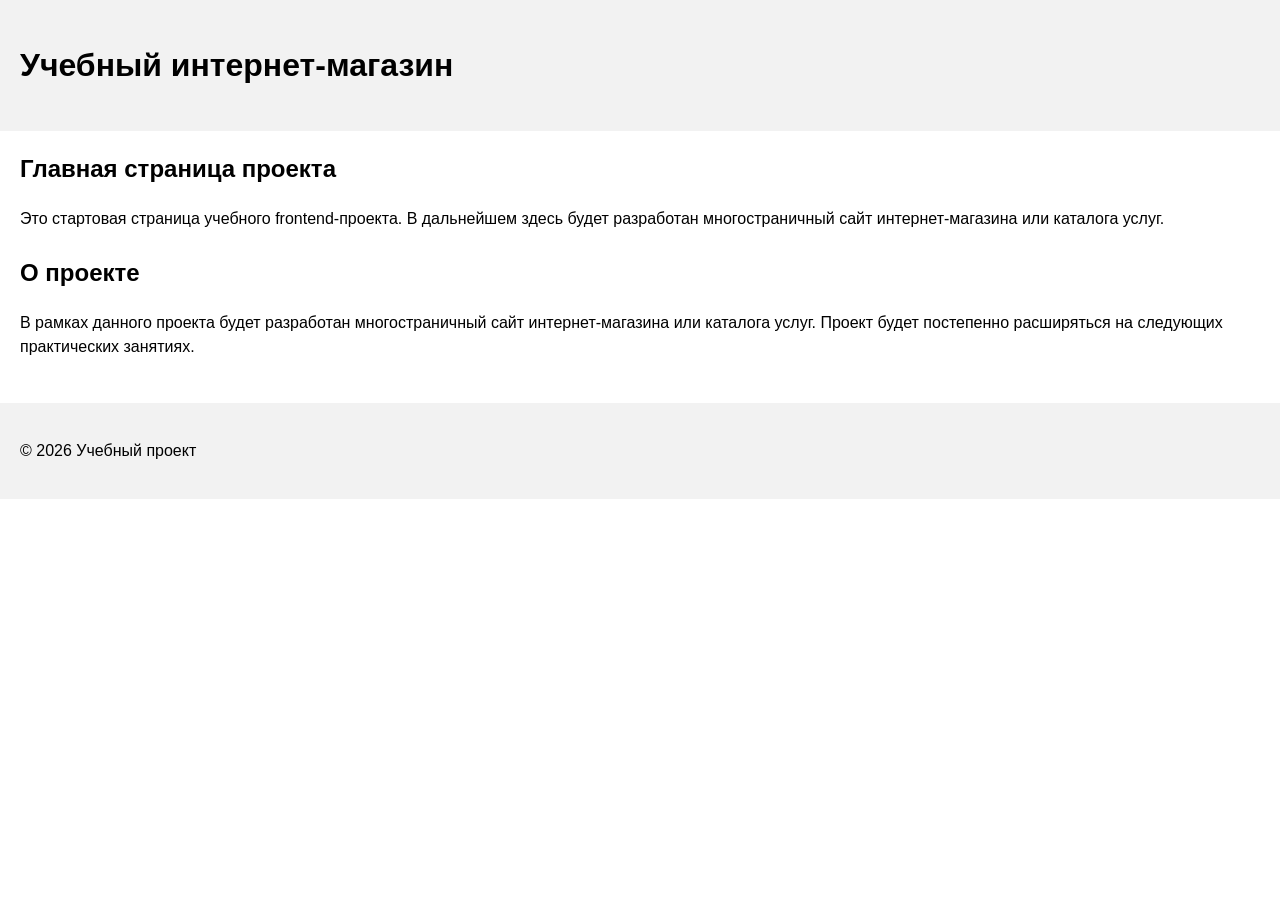
==== index.html @ ca3b9a00 "feat: add project description section" ====
<!DOCTYPE html>
<html lang="ru">
<head>
  <meta charset="UTF-8">
  <meta name="viewport" content="width=device-width, initial-scale=1.0">
  <title>Каталог товаров</title>
  <link rel="stylesheet" href="css/style.css">
</head>
<body>
  <header>
    <h1>Учебный интернет-магазин</h1>
  </header>

  <main>
    <section>
      <h2>Главная страница проекта</h2>
      <p>
        Это стартовая страница учебного frontend-проекта.
        В дальнейшем здесь будет разработан многостраничный сайт
        интернет-магазина или каталога услуг.
      </p>
    </section>
    <section>
  <h2>О проекте</h2>
  <p>
    В рамках данного проекта будет разработан многостраничный сайт
    интернет-магазина или каталога услуг. Проект будет постепенно
    расширяться на следующих практических занятиях.
  </p>
</section>

  </main>

  <footer>
    <p>&copy; 2026 Учебный проект</p>
  </footer>
</body>
</html>
---- css/style.css ----
body {
  margin: 0;
  font-family: Arial, sans-serif;
  line-height: 1.5;
}

header,
main,
footer {
  padding: 20px;
}

header {
  background-color: #f2f2f2;
}

footer {
  background-color: #f2f2f2;
}
section {
  margin-bottom: 24px;
}

section h2 {
  margin-top: 0;
}
section {
  margin-bottom: 24px;
}

section h2 {
  margin-top: 0;
}
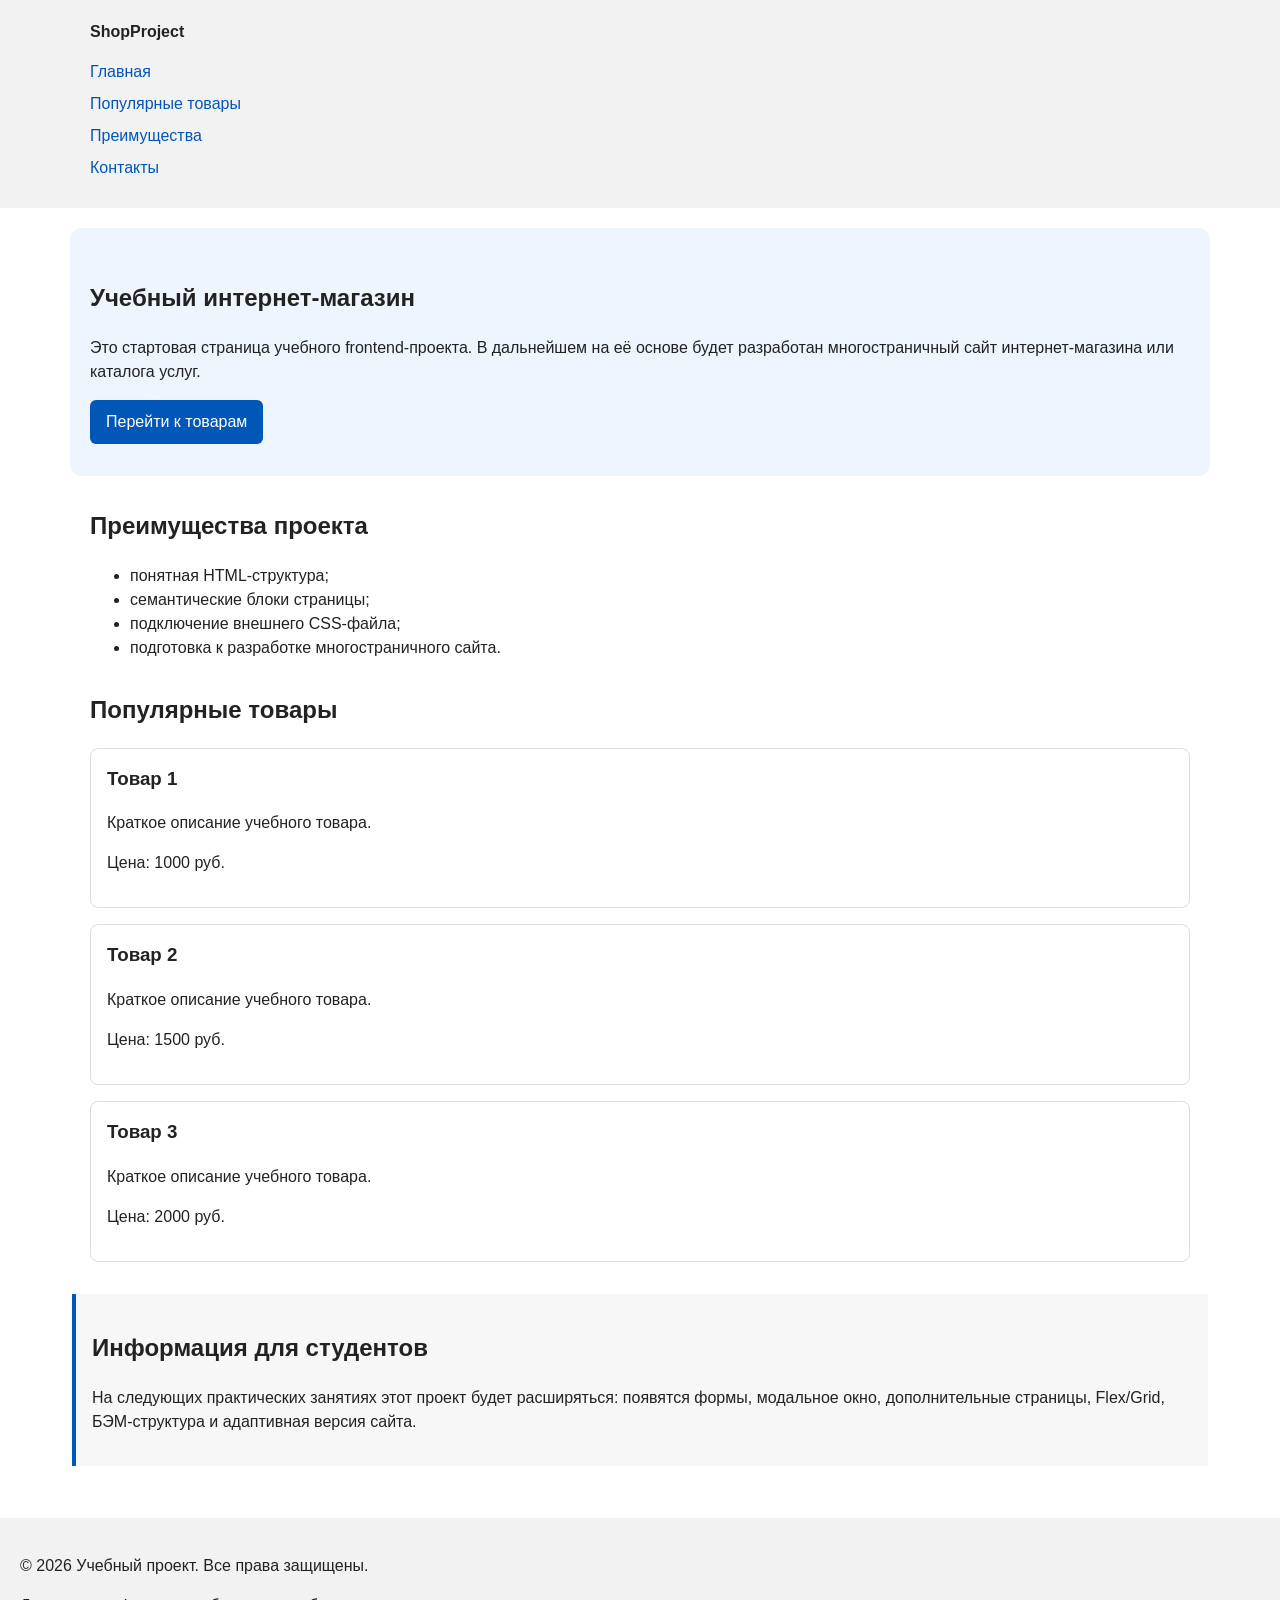
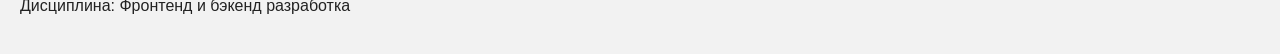
==== commit 385865a9: "feat: add semantic HTML structure and base CSS styles" ====
--- a/index.html
+++ b/index.html
@@ -3,36 +3,81 @@
 <head>
   <meta charset="UTF-8">
   <meta name="viewport" content="width=device-width, initial-scale=1.0">
-  <title>Каталог товаров</title>
+  <title>Учебный интернет-магазин</title>
   <link rel="stylesheet" href="css/style.css">
 </head>
 <body>
-  <header>
-    <h1>Учебный интернет-магазин</h1>
-  </header>
 
-  <main>
-    <section>
-      <h2>Главная страница проекта</h2>
-      <p>
-        Это стартовая страница учебного frontend-проекта.
-        В дальнейшем здесь будет разработан многостраничный сайт
-        интернет-магазина или каталога услуг.
-      </p>
-    </section>
-    <section>
-  <h2>О проекте</h2>
+</body>
+<header>
+  <div class="site-header">
+    <a class="site-logo" href="index.html">ShopProject</a>
+
+    <nav class="site-nav" aria-label="Основная навигация">
+      <ul class="site-nav__list">
+        <li><a href="index.html">Главная</a></li>
+        <li><a href="#popular">Популярные товары</a></li>
+        <li><a href="#advantages">Преимущества</a></li>
+        <li><a href="#contacts">Контакты</a></li>
+      </ul>
+    </nav>
+  </div>
+</header>
+<main>
+    <section class="hero">
+  <h1>Учебный интернет-магазин</h1>
   <p>
-    В рамках данного проекта будет разработан многостраничный сайт
-    интернет-магазина или каталога услуг. Проект будет постепенно
-    расширяться на следующих практических занятиях.
+    Это стартовая страница учебного frontend-проекта.
+    В дальнейшем на её основе будет разработан многостраничный сайт
+    интернет-магазина или каталога услуг.
   </p>
+  <a class="button" href="#popular">Перейти к товарам</a>
 </section>
+<section class="section" id="advantages">
+  <h2>Преимущества проекта</h2>
 
-  </main>
+  <ul class="advantages-list">
+    <li>понятная HTML-структура;</li>
+    <li>семантические блоки страницы;</li>
+    <li>подключение внешнего CSS-файла;</li>
+    <li>подготовка к разработке многостраничного сайта.</li>
+  </ul>
+</section>
+<section class="section" id="popular">
+  <h2>Популярные товары</h2>
 
-  <footer>
-    <p>&copy; 2026 Учебный проект</p>
-  </footer>
-</body>
+  <article class="product-card">
+    <h3>Товар 1</h3>
+    <p>Краткое описание учебного товара.</p>
+    <p>Цена: 1000 руб.</p>
+  </article>
+
+  <article class="product-card">
+    <h3>Товар 2</h3>
+    <p>Краткое описание учебного товара.</p>
+    <p>Цена: 1500 руб.</p>
+  </article>
+
+  <article class="product-card">
+    <h3>Товар 3</h3>
+    <p>Краткое описание учебного товара.</p>
+    <p>Цена: 2000 руб.</p>
+  </article>
+</section>
+<aside class="aside-info">
+  <h2>Информация для студентов</h2>
+  <p>
+    На следующих практических занятиях этот проект будет расширяться:
+    появятся формы, модальное окно, дополнительные страницы, Flex/Grid,
+    БЭМ-структура и адаптивная версия сайта.
+  </p>
+</aside>
+
+  <!-- Основное содержимое страницы -->
+</main>
+<footer id="contacts">
+  <p>&copy; 2026 Учебный проект. Все права защищены.</p>
+  <p>Дисциплина: Фронтенд и бэкенд разработка</p>
+</footer>
+
 </html>
--- a/css/style.css
+++ b/css/style.css
@@ -1,33 +1,166 @@
+В начале файла добавьте минимальный сброс стилей:
+/* 
+  Универсальное правило для всех элементов.
+  border-box делает расчёт размеров более понятным:
+  width включает content, padding и border.
+*/
+* {
+  box-sizing: border-box;
+}
+
+/*
+  Убираем стандартный внешний отступ браузера у body.
+  Без этого вокруг страницы может появиться белая рамка.
+*/
 body {
   margin: 0;
   font-family: Arial, sans-serif;
   line-height: 1.5;
+  color: #222222;
+  background-color: #ffffff;
 }
-
+/*
+  Задаём внутренние отступы для основных областей страницы.
+  Это делает содержимое визуально отделённым от краёв окна браузера.
+*/
 header,
 main,
 footer {
   padding: 20px;
 }
 
+/*
+  Оформляем шапку страницы.
+  Пока используется простой светло-серый фон.
+*/
 header {
   background-color: #f2f2f2;
 }
 
+/*
+*/
 footer {
   background-color: #f2f2f2;
 }
-section {
-  margin-bottom: 24px;
+/*
+  Ограничиваем ширину содержимого шапки,
+  чтобы оно не растягивалось слишком сильно на широких экранах.
+*/
+.site-header {
+  max-width: 1100px;
+  margin: 0 auto;
 }
 
-section h2 {
+/*
+  Оформляем текстовый логотип.
+*/
+.site-logo {
+  font-weight: bold;
+  text-decoration: none;
+  color: #222222;
+}
+
+/*
+  Убираем стандартные отступы и маркеры списка навигации.
+*/
+.site-nav__list {
+  padding: 0;
+  margin: 16px 0 0;
+  list-style: none;
+}
+
+/*
+  Добавляем расстояние между пунктами меню.
+*/
+.site-nav__list li {
+  margin-bottom: 8px;
+}
+
+/*
+  Оформляем ссылки меню.
+*/
+.site-nav__list a {
+  color: #0057b8;
+  text-decoration: none;
+}
+
+/*
+  При наведении мыши подчёркиваем ссылку.
+  Подробно состояния интерфейса будут рассмотрены в практической работе 1.7.
+*/
+.site-nav__list a:hover {
+  text-decoration: underline;
+}
+/*
+  Hero-блок — первый крупный блок страницы.
+  Он визуально отделяется от остальных разделов фоном и отступами.
+*/
+.hero {
+  max-width: 1100px;
+  margin: 0 auto 32px;
+  padding: 32px 20px;
+  background-color: #eef5ff;
+  border-radius: 12px;
+}
+
+/*
+  Общий класс для разделов страницы.
+*/
+.section {
+  max-width: 1100px;
+  margin: 0 auto 32px;
+}
+
+/*
+  Убираем лишний верхний отступ у заголовков разделов.
+*/
+.section h2 {
   margin-top: 0;
 }
-section {
-  margin-bottom: 24px;
+/*
+  Карточка товара — самостоятельный блок.
+  На следующих занятиях карточки будут доработаны и выстроены в сетку.
+*/
+.product-card {
+  margin-bottom: 16px;
+  padding: 16px;
+  border: 1px solid #dddddd;
+  border-radius: 8px;
+  background-color: #ffffff;
 }
 
-section h2 {
+/*
+  Убираем лишний верхний отступ у заголовка карточки.
+*/
+.product-card h3 {
   margin-top: 0;
 }
+/*
+  Пока это обычная ссылка, но визуально она оформляется как кнопка.
+*/
+.button {
+  display: inline-block;
+  padding: 10px 16px;
+  color: #ffffff;
+  background-color: #0057b8;
+  text-decoration: none;
+  border-radius: 6px;
+}
+
+/*
+  Простое состояние наведения для кнопки.
+*/
+.button:hover {
+  background-color: #003f86;
+}
+
+/*
+  Дополнительный информационный блок.
+*/
+.aside-info {
+  max-width: 1100px;
+  margin: 0 auto 32px;
+  padding: 16px;
+  border-left: 4px solid #0057b8;
+  background-color: #f7f7f7;
+}
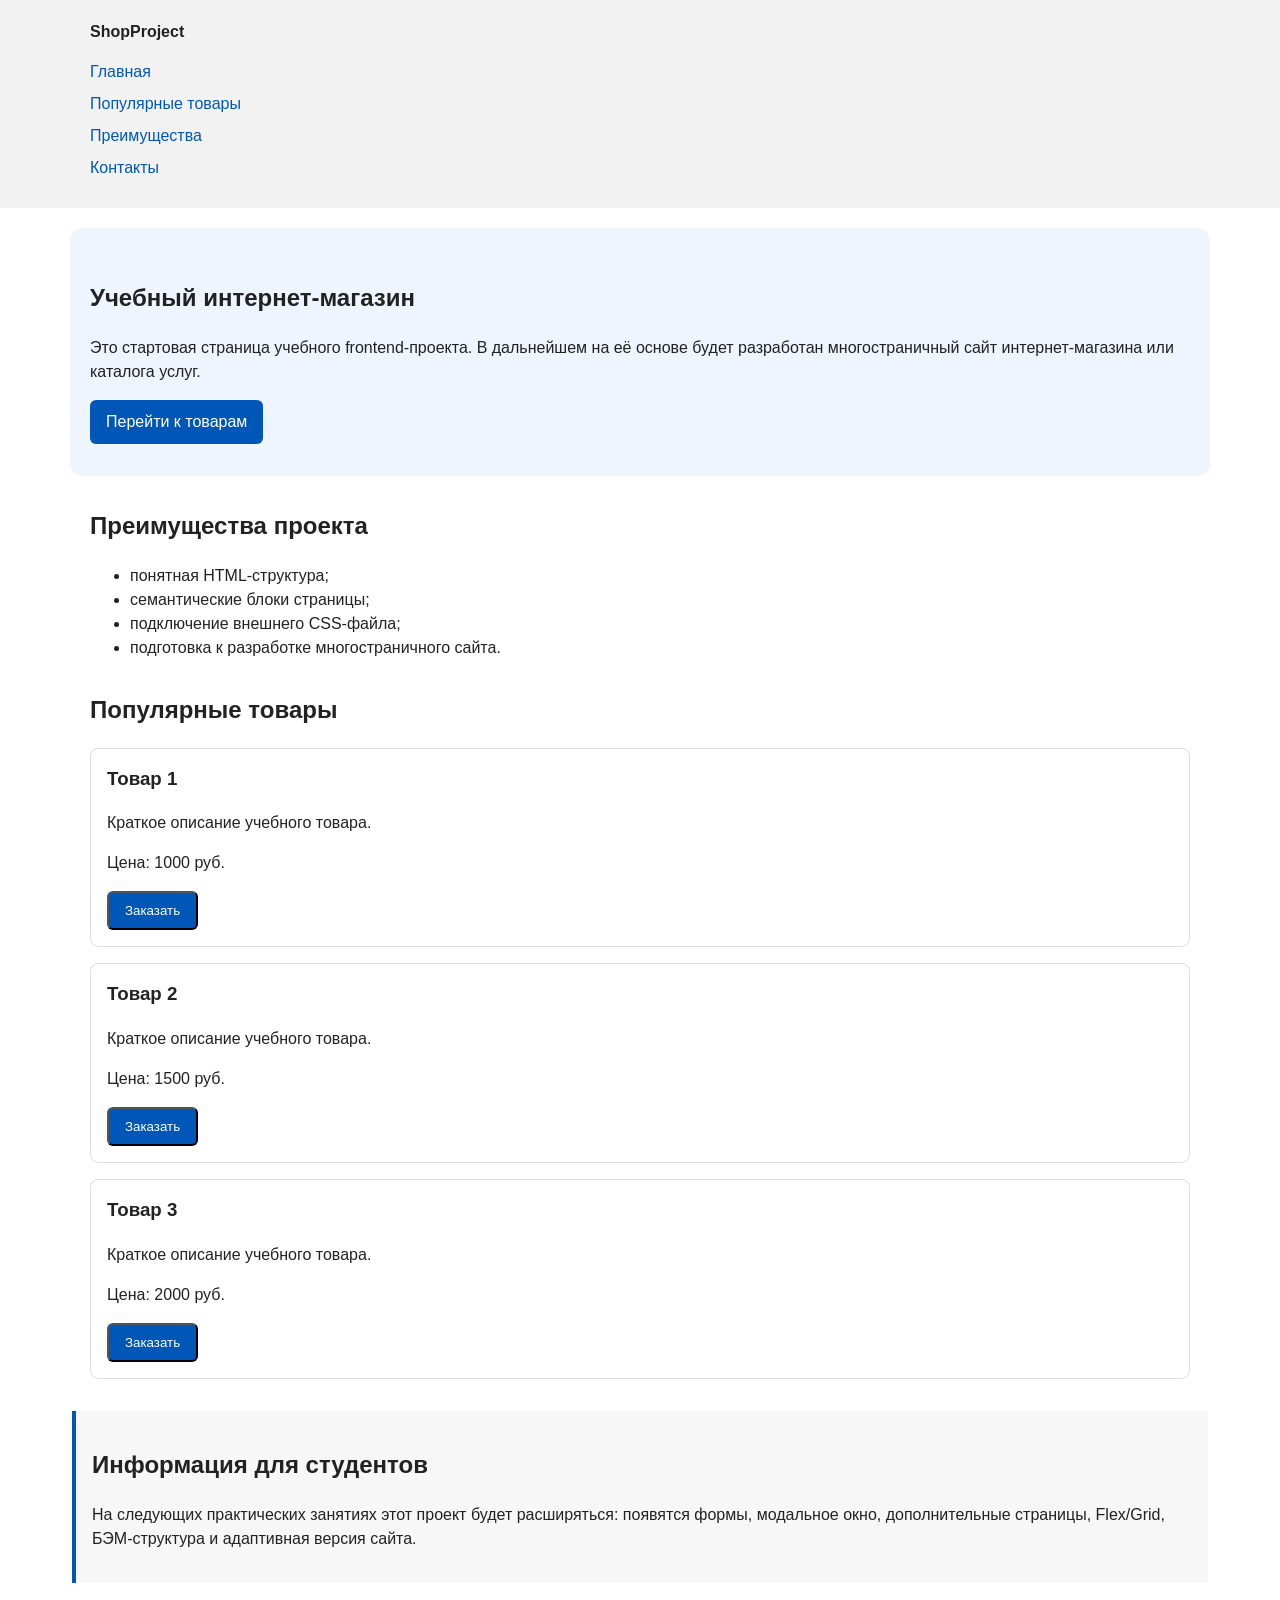
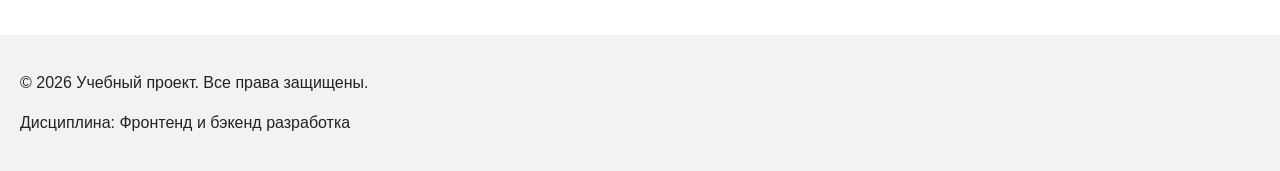
==== commit 8b41cbbb: "feat: add order form modal and validation" ====
--- a/index.html
+++ b/index.html
@@ -5,8 +5,106 @@
   <meta name="viewport" content="width=device-width, initial-scale=1.0">
   <title>Учебный интернет-магазин</title>
   <link rel="stylesheet" href="css/style.css">
+  <script src="js/main.js" defer></script>
 </head>
+
 <body>
+<dialog class="order-dialog" id="order-dialog" aria-labelledby="order-dialog-title">
+  <h2 id="order-dialog-title">Оформление заявки</h2>
+
+  <form class="order-form" id="order-form" action="#" method="post" novalidate>
+    <input id="selected-product" name="selected-product" type="hidden">
+
+    <div class="form-field">
+      <label for="order-name">Имя</label>
+      <input
+        id="order-name"
+        name="name"
+        type="text"
+        placeholder="Введите ваше имя"
+        minlength="2"
+        autocomplete="given-name"
+        required
+      >
+    </div>
+
+    <div class="form-field">
+      <label for="order-email">E-mail</label>
+      <input
+        id="order-email"
+        name="email"
+        type="email"
+        placeholder="example@mail.ru"
+        autocomplete="email"
+        required
+      >
+    </div>
+
+    <div class="form-field">
+      <label for="order-phone">Телефон</label>
+      <input
+        id="order-phone"
+        name="phone"
+        type="tel"
+        inputmode="tel"
+        placeholder="+7 (900) 000-00-00"
+        pattern="^\+7 \(\d{3}\) \d{3}-\d{2}-\d{2}$"
+        required
+      >
+      <small>Формат: +7 (900) 000-00-00</small>
+    </div>
+
+    <div class="form-field">
+      <label for="order-date">Дата связи</label>
+      <input
+        id="order-date"
+        name="date"
+        type="date"
+      >
+    </div>
+
+    <div class="form-field">
+      <label for="order-topic">Тема заявки</label>
+      <select id="order-topic" name="topic" required>
+        <option value="">Выберите тему</option>
+        <option value="product">Заказ товара</option>
+        <option value="consultation">Консультация</option>
+        <option value="delivery">Доставка</option>
+      </select>
+    </div>
+
+    <div class="form-field">
+      <label for="order-comment">Комментарий</label>
+      <textarea
+        id="order-comment"
+        name="comment"
+        rows="4"
+        placeholder="Укажите дополнительную информацию"
+      ></textarea>
+    </div>
+
+    <div class="form-field form-field--checkbox">
+      <label>
+        <input
+          id="order-agreement"
+          name="agreement"
+          type="checkbox"
+          required
+        >
+        Я согласен на обработку данных
+      </label>
+    </div>
+
+    <div class="form-actions">
+      <button type="button" id="close-order-dialog">Закрыть</button>
+      <button type="submit">Отправить заявку</button>
+    </div>
+  </form>
+</dialog>
+
+<p class="success-message" id="success-message" hidden>
+  Форма успешно отправлена!
+</p>
 
 </body>
 <header>
@@ -50,19 +148,29 @@
     <h3>Товар 1</h3>
     <p>Краткое описание учебного товара.</p>
     <p>Цена: 1000 руб.</p>
+    <button class="button product-card__button" type="button" data-product="Товар 1">
+  Заказать
+</button>
   </article>
 
   <article class="product-card">
     <h3>Товар 2</h3>
     <p>Краткое описание учебного товара.</p>
     <p>Цена: 1500 руб.</p>
+    <button class="button product-card__button" type="button" data-product="Товар 1">
+  Заказать
+</button>
   </article>
 
   <article class="product-card">
     <h3>Товар 3</h3>
     <p>Краткое описание учебного товара.</p>
     <p>Цена: 2000 руб.</p>
+    <button class="button product-card__button" type="button" data-product="Товар 1">
+  Заказать
+</button>
   </article>
+  
 </section>
 <aside class="aside-info">
   <h2>Информация для студентов</h2>
--- a/css/style.css
+++ b/css/style.css
@@ -164,3 +164,104 @@
   border-left: 4px solid #0057b8;
   background-color: #f7f7f7;
 }
+/*
+  Модальное окно.
+  Элемент dialog сам умеет открываться поверх страницы.
+*/
+.order-dialog {
+  width: min(100% - 32px, 560px);
+  padding: 24px;
+  border: none;
+  border-radius: 12px;
+}
+
+/*
+  Затемнение фона за модальным окном.
+*/
+.order-dialog::backdrop {
+  background-color: rgba(0, 0, 0, 0.5);
+}
+
+/*
+  Поле формы.
+  Каждый блок получает нижний отступ.
+*/
+.form-field {
+  margin-bottom: 16px;
+}
+
+/*
+  Подпись поля.
+*/
+.form-field label {
+  display: block;
+  margin-bottom: 6px;
+}
+
+/*
+  Основные поля формы.
+*/
+.form-field input,
+.form-field select,
+.form-field textarea {
+  width: 100%;
+  padding: 10px 12px;
+  border: 1px solid #cccccc;
+  border-radius: 6px;
+  font: inherit;
+}
+
+/*
+  Checkbox не должен занимать всю ширину.
+*/
+.form-field input[type="checkbox"] {
+  width: auto;
+}
+
+/*
+  Подсказка под полем телефона.
+*/
+.form-field small {
+  display: block;
+  margin-top: 4px;
+  color: #666666;
+}
+
+/*
+  Видимый фокус для клавиатурной навигации.
+*/
+.form-field input:focus-visible,
+.form-field select:focus-visible,
+.form-field textarea:focus-visible,
+.form-actions button:focus-visible {
+  outline: 2px solid #0057b8;
+  outline-offset: 2px;
+}
+
+/*
+  Подсветка ошибочных полей.
+  Атрибут aria-invalid будет добавляться через JavaScript.
+*/
+[aria-invalid="true"] {
+  border-color: #b00020;
+}
+
+/*
+  Кнопки формы.
+*/
+.form-actions {
+  display: flex;
+  gap: 12px;
+  margin-top: 20px;
+}
+
+/*
+  Сообщение об успешной отправке.
+*/
+.success-message {
+  max-width: 1100px;
+  margin: 24px auto;
+  padding: 16px;
+  border-left: 4px solid #168a2f;
+  background-color: #eefaf0;
+}
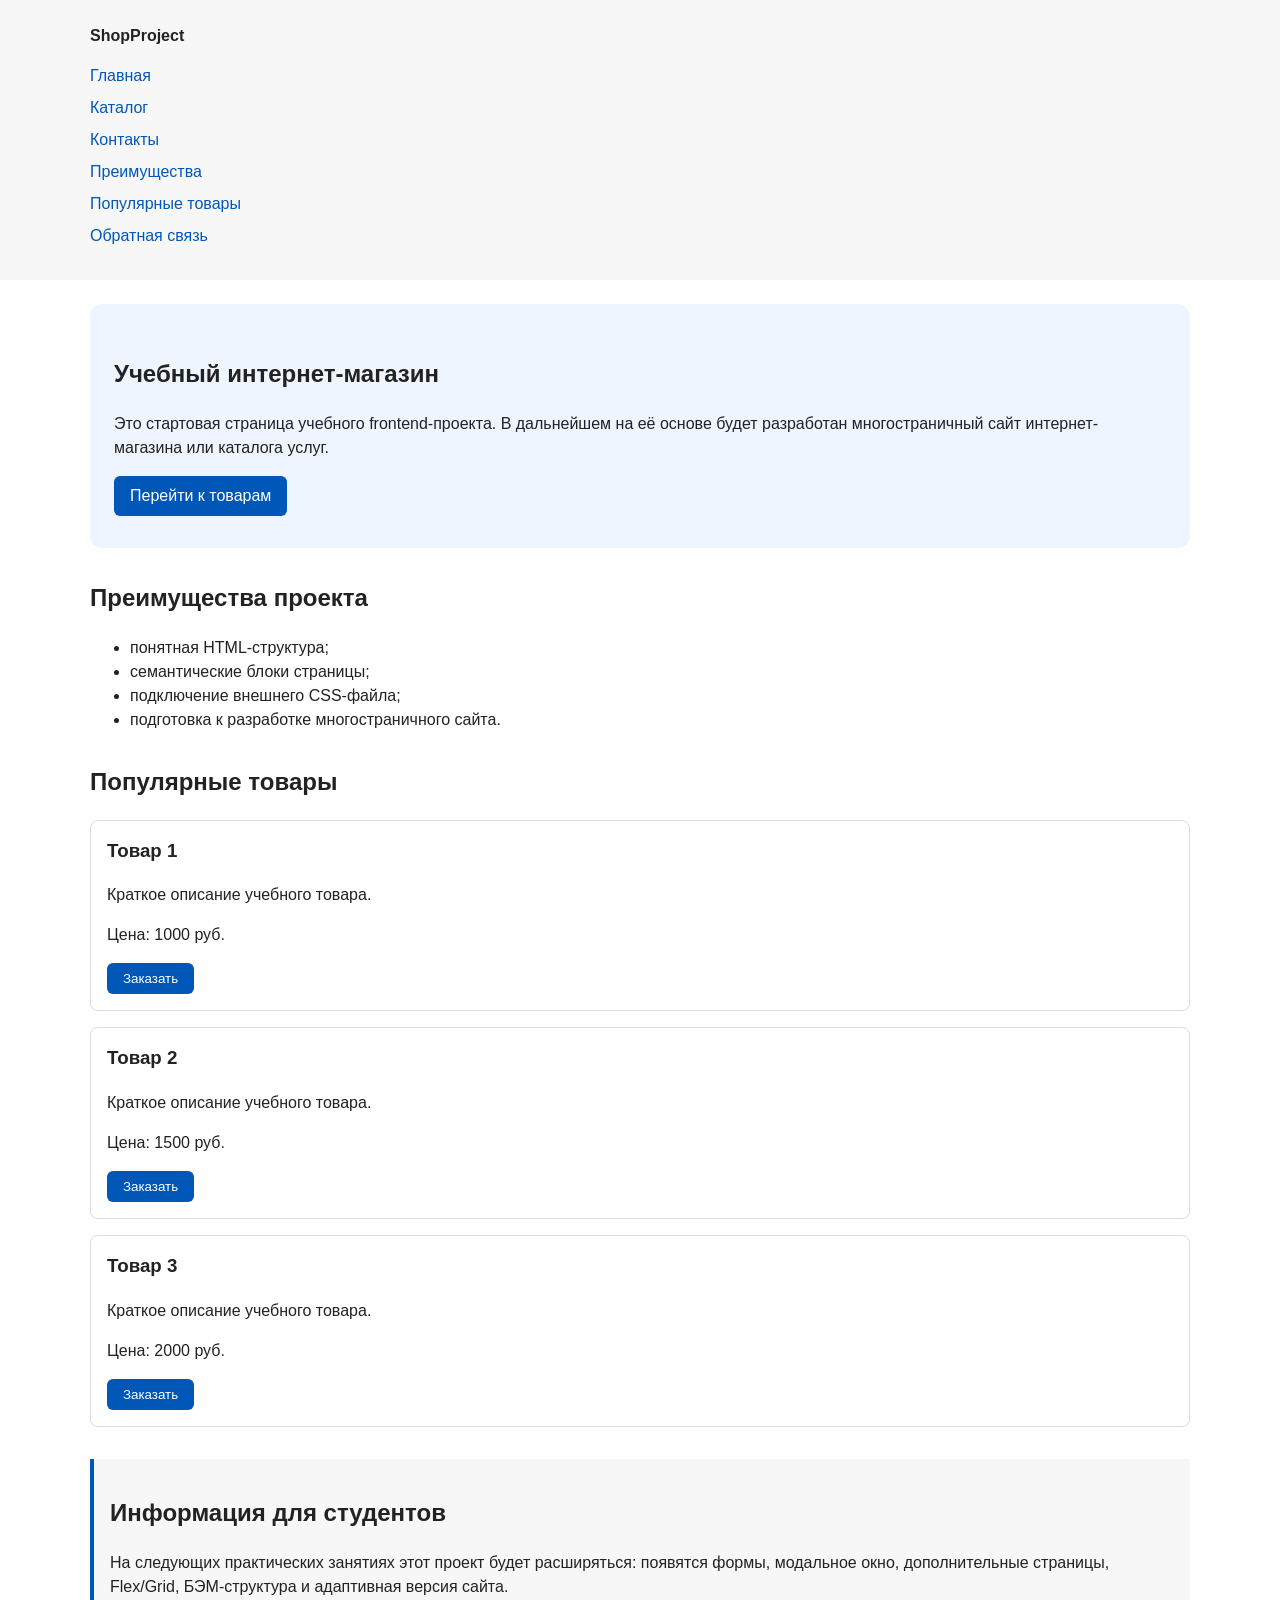
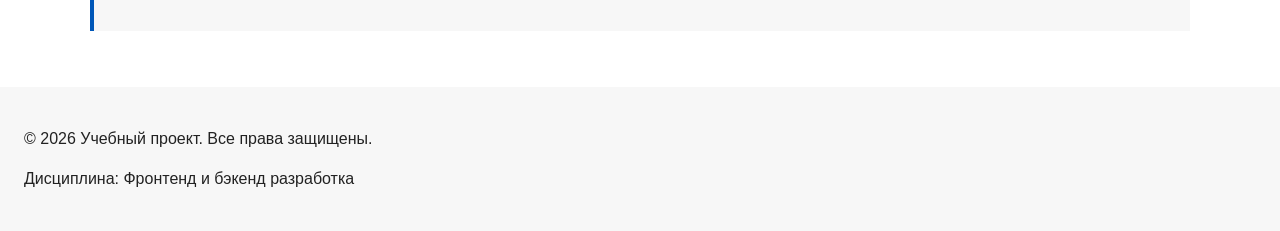
==== commit 83d2c6c4: "feat: add multi-page structure navigation and anchors" ====
--- a/index.html
+++ b/index.html
@@ -6,6 +6,10 @@
   <title>Учебный интернет-магазин</title>
   <link rel="stylesheet" href="css/style.css">
   <script src="js/main.js" defer></script>
+  <meta property="og:type" content="website">
+<meta property="og:title" content="Учебный интернет-магазин">
+<meta property="og:description" content="Учебный frontend-проект интернет-магазина.">
+<meta property="og:image" content="https://shrkch.github.io/kr1-html-css-shop/images/preview.jpg">
 </head>
 
 <body>
@@ -112,13 +116,16 @@
     <a class="site-logo" href="index.html">ShopProject</a>
 
     <nav class="site-nav" aria-label="Основная навигация">
-      <ul class="site-nav__list">
-        <li><a href="index.html">Главная</a></li>
-        <li><a href="#popular">Популярные товары</a></li>
-        <li><a href="#advantages">Преимущества</a></li>
-        <li><a href="#contacts">Контакты</a></li>
-      </ul>
-    </nav>
+  <ul class="site-nav__list">
+    <li><a href="index.html">Главная</a></li>
+    <li><a href="catalog.html">Каталог</a></li>
+    <li><a href="contacts.html">Контакты</a></li>
+    <li><a href="index.html#advantages">Преимущества</a></li>
+    <li><a href="index.html#popular">Популярные товары</a></li>
+    <li><a href="index.html#contacts">Обратная связь</a></li>
+  </ul>
+</nav>
+
   </div>
 </header>
 <main>
--- a/css/style.css
+++ b/css/style.css
@@ -1,4 +1,38 @@
-В начале файла добавьте минимальный сброс стилей:
+/* ===============================
+   1. Переменные проекта
+   =============================== */
+
+:root {
+  /* Основные цвета проекта */
+  --color-bg: #ffffff;
+  --color-text: #222222;
+  --color-muted: #666666;
+  --color-primary: #0057b8;
+  --color-primary-dark: #003f86;
+  --color-border: #dddddd;
+  --color-surface: #f7f7f7;
+  --color-surface-accent: #eef5ff;
+  --color-danger: #b00020;
+  --color-success: #168a2f;
+  --color-success-bg: #eefaf0;
+  --color-white: #ffffff;
+
+  /* Отступы */
+  --space-xs: 4px;
+  --space-sm: 8px;
+  --space-md: 16px;
+  --space-lg: 24px;
+  --space-xl: 32px;
+
+  /* Скругления */
+  --radius-sm: 6px;
+  --radius-md: 8px;
+  --radius-lg: 12px;
+
+  /* Размеры */
+  --container-width: 1100px;
+}
+
 /* 
   Универсальное правило для всех элементов.
   border-box делает расчёт размеров более понятным:
@@ -12,13 +46,22 @@
   Убираем стандартный внешний отступ браузера у body.
   Без этого вокруг страницы может появиться белая рамка.
 */
+/* ===============================
+   2. Базовые стили
+   =============================== */
+
+* {
+  box-sizing: border-box;
+}
+
 body {
   margin: 0;
   font-family: Arial, sans-serif;
   line-height: 1.5;
-  color: #222222;
-  background-color: #ffffff;
-}
+  color: var(--color-text);
+  background-color: var(--color-bg);
+}
+
 /*
   Задаём внутренние отступы для основных областей страницы.
   Это делает содержимое визуально отделённым от краёв окна браузера.
@@ -26,7 +69,7 @@
 header,
 main,
 footer {
-  padding: 20px;
+  padding: var(--space-lg);
 }
 
 /*
@@ -34,18 +77,33 @@
   Пока используется простой светло-серый фон.
 */
 header {
-  background-color: #f2f2f2;
-}
-
-/*
-*/
+  background-color: var(--color-surface);
+}
+
 footer {
-  background-color: #f2f2f2;
-}
-/*
-  Ограничиваем ширину содержимого шапки,
-  чтобы оно не растягивалось слишком сильно на широких экранах.
-*/
+  background-color: var(--color-surface);
+}
+/*
+  •	--color-surface используется для нейтральных фоновых блоков;
+•	если цвет фона нужно изменить, достаточно поменять переменную в :root.
+*/
+/* ===============================
+   3. Общие элементы интерфейса
+   =============================== */
+
+a {
+  color: var(--color-primary);
+}
+
+a:hover {
+  color: var(--color-primary-dark);
+}
+
+a:focus-visible {
+  outline: 2px solid var(--color-primary);
+  outline-offset: 3px;
+}
+
 .site-header {
   max-width: 1100px;
   margin: 0 auto;
@@ -95,57 +153,75 @@
   Hero-блок — первый крупный блок страницы.
   Он визуально отделяется от остальных разделов фоном и отступами.
 */
+/* ===============================
+   4. Компоненты страницы
+   =============================== */
+
 .hero {
-  max-width: 1100px;
-  margin: 0 auto 32px;
-  padding: 32px 20px;
-  background-color: #eef5ff;
-  border-radius: 12px;
-}
-
-/*
-  Общий класс для разделов страницы.
-*/
+  max-width: var(--container-width);
+  margin: 0 auto var(--space-xl);
+  padding: var(--space-xl) var(--space-lg);
+  background-color: var(--color-surface-accent);
+  border-radius: var(--radius-lg);
+}
+
 .section {
-  max-width: 1100px;
-  margin: 0 auto 32px;
-}
-
-/*
-  Убираем лишний верхний отступ у заголовков разделов.
-*/
+  max-width: var(--container-width);
+  margin: 0 auto var(--space-xl);
+}
+
 .section h2 {
   margin-top: 0;
 }
+
 /*
   Карточка товара — самостоятельный блок.
   На следующих занятиях карточки будут доработаны и выстроены в сетку.
 */
 .product-card {
-  margin-bottom: 16px;
-  padding: 16px;
-  border: 1px solid #dddddd;
-  border-radius: 8px;
-  background-color: #ffffff;
-}
-
-/*
-  Убираем лишний верхний отступ у заголовка карточки.
-*/
+  margin-bottom: var(--space-md);
+  padding: var(--space-md);
+  border: 1px solid var(--color-border);
+  border-radius: var(--radius-md);
+  background-color: var(--color-bg);
+}
+
+.product-card:hover {
+  border-color: var(--color-primary);
+}
+
 .product-card h3 {
   margin-top: 0;
 }
+
 /*
   Пока это обычная ссылка, но визуально она оформляется как кнопка.
 */
 .button {
   display: inline-block;
-  padding: 10px 16px;
-  color: #ffffff;
-  background-color: #0057b8;
+  padding: var(--space-sm) var(--space-md);
+  color: var(--color-white);
+  background-color: var(--color-primary);
   text-decoration: none;
-  border-radius: 6px;
-}
+  border: none;
+  border-radius: var(--radius-sm);
+  cursor: pointer;
+}
+
+.button:hover {
+  background-color: var(--color-primary-dark);
+}
+
+.button:focus-visible {
+  outline: 2px solid var(--color-primary);
+  outline-offset: 3px;
+}
+
+.button:disabled {
+  opacity: 0.6;
+  cursor: not-allowed;
+}
+
 
 /*
   Простое состояние наведения для кнопки.
@@ -158,84 +234,76 @@
   Дополнительный информационный блок.
 */
 .aside-info {
-  max-width: 1100px;
-  margin: 0 auto 32px;
-  padding: 16px;
-  border-left: 4px solid #0057b8;
-  background-color: #f7f7f7;
-}
+  max-width: var(--container-width);
+  margin: 0 auto var(--space-xl);
+  padding: var(--space-md);
+  border-left: 4px solid var(--color-primary);
+  background-color: var(--color-surface);
+}
+
 /*
   Модальное окно.
   Элемент dialog сам умеет открываться поверх страницы.
 */
+/* ===============================
+   5. Форма и модальное окно
+   =============================== */
+
 .order-dialog {
   width: min(100% - 32px, 560px);
-  padding: 24px;
+  padding: var(--space-lg);
   border: none;
-  border-radius: 12px;
-}
-
-/*
-  Затемнение фона за модальным окном.
-*/
+  border-radius: var(--radius-lg);
+}
+
 .order-dialog::backdrop {
   background-color: rgba(0, 0, 0, 0.5);
 }
 
-/*
-  Поле формы.
-  Каждый блок получает нижний отступ.
-*/
 .form-field {
-  margin-bottom: 16px;
-}
-
-/*
-  Подпись поля.
-*/
+  margin-bottom: var(--space-md);
+}
+
 .form-field label {
   display: block;
-  margin-bottom: 6px;
-}
-
-/*
-  Основные поля формы.
-*/
+  margin-bottom: var(--space-xs);
+}
+
 .form-field input,
 .form-field select,
 .form-field textarea {
   width: 100%;
   padding: 10px 12px;
-  border: 1px solid #cccccc;
-  border-radius: 6px;
+  border: 1px solid var(--color-border);
+  border-radius: var(--radius-sm);
   font: inherit;
 }
 
-/*
-  Checkbox не должен занимать всю ширину.
-*/
 .form-field input[type="checkbox"] {
   width: auto;
 }
 
-/*
-  Подсказка под полем телефона.
-*/
 .form-field small {
   display: block;
-  margin-top: 4px;
-  color: #666666;
-}
-
-/*
-  Видимый фокус для клавиатурной навигации.
-*/
+  margin-top: var(--space-xs);
+  color: var(--color-muted);
+}
+.form-field input:hover,
+.form-field select:hover,
+.form-field textarea:hover {
+  border-color: var(--color-primary);
+}
+
 .form-field input:focus-visible,
 .form-field select:focus-visible,
 .form-field textarea:focus-visible,
 .form-actions button:focus-visible {
-  outline: 2px solid #0057b8;
-  outline-offset: 2px;
+  outline: 2px solid var(--color-primary);
+  outline-offset: 3px;
+}
+
+[aria-invalid="true"] {
+  border-color: var(--color-danger);
 }
 
 /*
@@ -259,9 +327,51 @@
   Сообщение об успешной отправке.
 */
 .success-message {
-  max-width: 1100px;
-  margin: 24px auto;
-  padding: 16px;
-  border-left: 4px solid #168a2f;
-  background-color: #eefaf0;
-}
+  max-width: var(--container-width);
+  margin: var(--space-lg) auto;
+  padding: var(--space-md);
+  border-left: 4px solid var(--color-success);
+  background-color: var(--color-success-bg);
+}
+
+/* ===============================
+   1. Переменные проекта
+   =============================== */
+
+/* ===============================
+   2. Базовые стили
+   =============================== */
+
+/* ===============================
+   3. Общие элементы интерфейса
+   =============================== */
+
+/* ===============================
+   4. Компоненты страницы
+   =============================== */
+
+/* ===============================
+   5. Форма и модальное окно
+   =============================== */
+.breadcrumbs {
+  max-width: var(--container-width);
+  margin: 0 auto var(--space-md);
+  font-size: 14px;
+  color: var(--color-muted);
+}
+
+.breadcrumbs a {
+  color: var(--color-primary);
+}
+
+.breadcrumbs span::before {
+  content: " / ";
+  color: var(--color-muted);
+}
+html {
+  scroll-behavior: smooth;
+}
+:target {
+  outline: 2px dashed var(--color-primary);
+  outline-offset: 4px;
+}
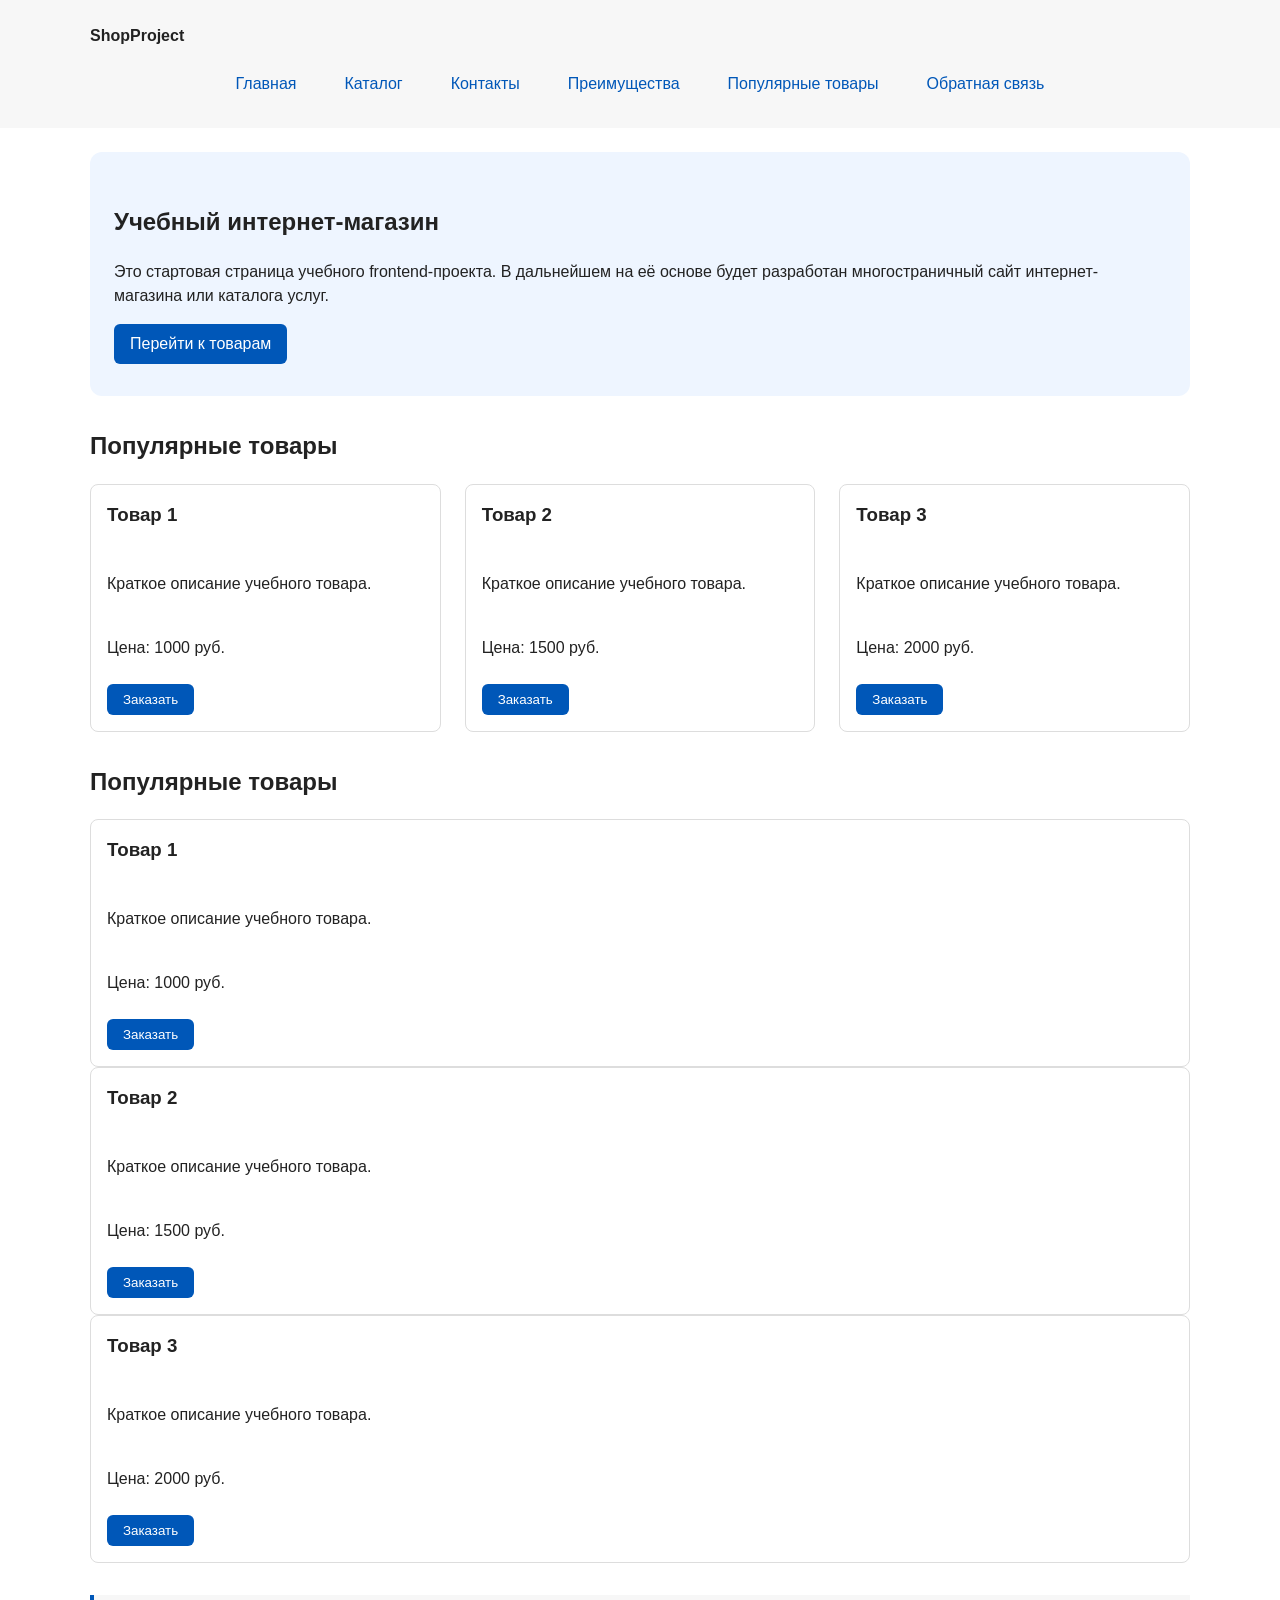
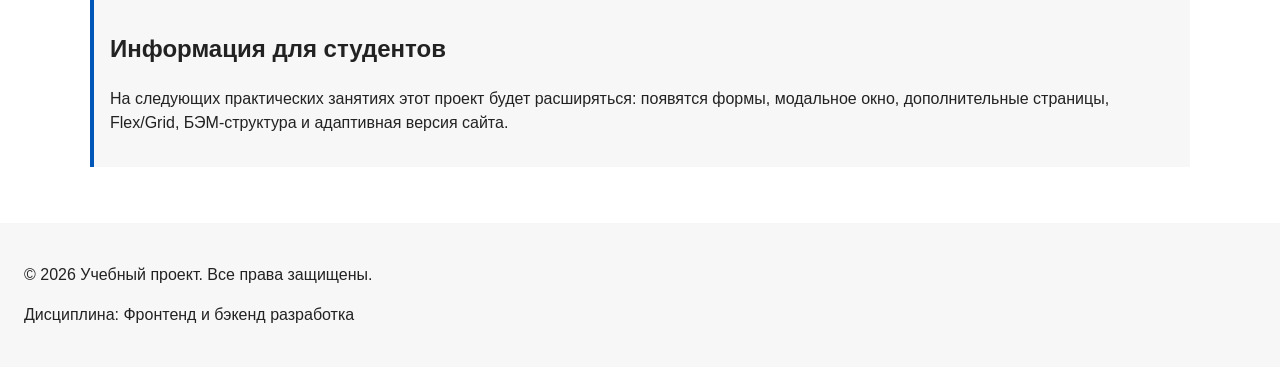
==== commit 0cf2f5a1: "feat: add flex navigation and grid catalog layout" ====
--- a/index.html
+++ b/index.html
@@ -138,16 +138,39 @@
   </p>
   <a class="button" href="#popular">Перейти к товарам</a>
 </section>
-<section class="section" id="advantages">
-  <h2>Преимущества проекта</h2>
-
-  <ul class="advantages-list">
-    <li>понятная HTML-структура;</li>
-    <li>семантические блоки страницы;</li>
-    <li>подключение внешнего CSS-файла;</li>
-    <li>подготовка к разработке многостраничного сайта.</li>
-  </ul>
+<section class="section" id="popular">
+  <h2>Популярные товары</h2>
+
+  <div class="products-grid">
+    <article class="product-card">
+      <h3>Товар 1</h3>
+      <p>Краткое описание учебного товара.</p>
+      <p>Цена: 1000 руб.</p>
+      <button class="button product-card__button" type="button" data-product="Товар 1">
+        Заказать
+      </button>
+    </article>
+
+    <article class="product-card">
+      <h3>Товар 2</h3>
+      <p>Краткое описание учебного товара.</p>
+      <p>Цена: 1500 руб.</p>
+      <button class="button product-card__button" type="button" data-product="Товар 2">
+        Заказать
+      </button>
+    </article>
+
+    <article class="product-card">
+      <h3>Товар 3</h3>
+      <p>Краткое описание учебного товара.</p>
+      <p>Цена: 2000 руб.</p>
+      <button class="button product-card__button" type="button" data-product="Товар 3">
+        Заказать
+      </button>
+    </article>
+  </div>
 </section>
+
 <section class="section" id="popular">
   <h2>Популярные товары</h2>
 
--- a/css/style.css
+++ b/css/style.css
@@ -122,33 +122,29 @@
   Убираем стандартные отступы и маркеры списка навигации.
 */
 .site-nav__list {
+  display: flex;
+  flex-wrap: wrap;
+  justify-content: center;
+  align-items: center;
+  gap: var(--space-md);
   padding: 0;
-  margin: 16px 0 0;
+  margin: var(--space-md) 0 0;
   list-style: none;
 }
-
-/*
-  Добавляем расстояние между пунктами меню.
-*/
-.site-nav__list li {
-  margin-bottom: 8px;
-}
-
-/*
-  Оформляем ссылки меню.
-*/
 .site-nav__list a {
-  color: #0057b8;
+  display: inline-block;
+  padding: var(--space-sm) var(--space-md);
+  color: var(--color-primary);
   text-decoration: none;
-}
-
-/*
-  При наведении мыши подчёркиваем ссылку.
-  Подробно состояния интерфейса будут рассмотрены в практической работе 1.7.
-*/
+  border-radius: var(--radius-sm);
+}
+
 .site-nav__list a:hover {
-  text-decoration: underline;
-}
+  color: var(--color-white);
+  background-color: var(--color-primary);
+}
+
+
 /*
   Hero-блок — первый крупный блок страницы.
   Он визуально отделяется от остальных разделов фоном и отступами.
@@ -179,16 +175,21 @@
   На следующих занятиях карточки будут доработаны и выстроены в сетку.
 */
 .product-card {
-  margin-bottom: var(--space-md);
+  display: flex;
+  flex-direction: column;
+  gap: var(--space-sm);
+  margin-bottom: 0;
   padding: var(--space-md);
   border: 1px solid var(--color-border);
   border-radius: var(--radius-md);
   background-color: var(--color-bg);
 }
 
-.product-card:hover {
-  border-color: var(--color-primary);
-}
+.product-card .button {
+  margin-top: auto;
+  align-self: flex-start;
+}
+
 
 .product-card h3 {
   margin-top: 0;
@@ -375,3 +376,56 @@
   outline: 2px dashed var(--color-primary);
   outline-offset: 4px;
 }
+.products-grid {
+  display: grid;
+  grid-template-columns: repeat(3, 1fr);
+  gap: var(--space-lg);
+}
+.catalog-layout {
+  max-width: var(--container-width);
+  margin: 0 auto var(--space-xl);
+  display: grid;
+  grid-template-columns: 260px 1fr;
+  grid-template-areas: "filters products";
+  gap: var(--space-lg);
+}
+
+.catalog-filters {
+  grid-area: filters;
+  padding: var(--space-md);
+  border: 1px solid var(--color-border);
+  border-radius: var(--radius-md);
+  background-color: var(--color-surface);
+}
+
+.catalog-products {
+  grid-area: products;
+}
+.filters-form {
+  display: grid;
+  gap: var(--space-md);
+}
+
+.filters-form fieldset {
+  margin: 0;
+  padding: var(--space-md);
+  border: 1px solid var(--color-border);
+  border-radius: var(--radius-sm);
+}
+
+.filters-form legend {
+  font-weight: 700;
+}
+
+.filters-form label {
+  display: block;
+  margin-bottom: var(--space-sm);
+}
+
+.filters-form input[type="number"] {
+  width: 100%;
+  padding: 8px 10px;
+  border: 1px solid var(--color-border);
+  border-radius: var(--radius-sm);
+  font: inherit;
+}
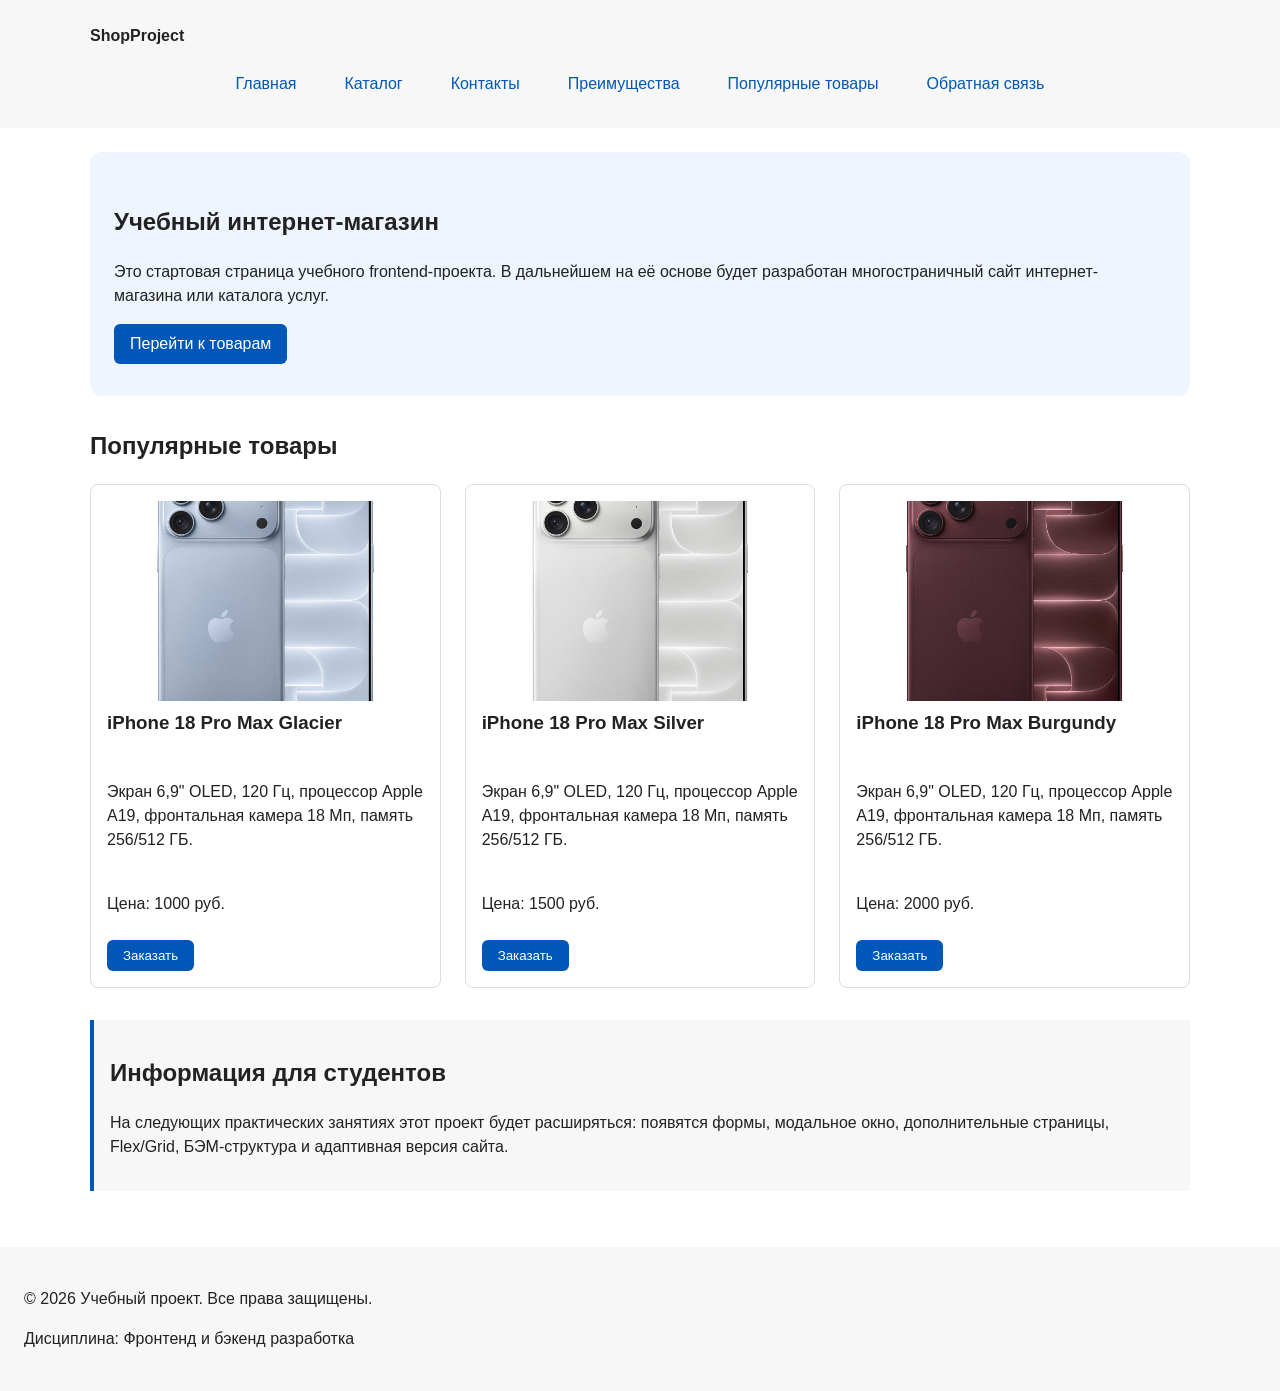
==== commit a644f9ab: "Добавлены изображения и описания товаров" ====
--- a/index.html
+++ b/index.html
@@ -143,8 +143,9 @@
 
   <div class="products-grid">
     <article class="product-card">
-      <h3>Товар 1</h3>
-      <p>Краткое описание учебного товара.</p>
+      <img class="product-card__image" src="images/product1.jpg" alt="Товар 1">
+      <h3>iPhone 18 Pro Max Glacier</h3>
+      <p>Экран 6,9" OLED, 120 Гц, процессор Apple A19, фронтальная камера 18 Мп, память 256/512 ГБ.</p>
       <p>Цена: 1000 руб.</p>
       <button class="button product-card__button" type="button" data-product="Товар 1">
         Заказать
@@ -152,8 +153,9 @@
     </article>
 
     <article class="product-card">
-      <h3>Товар 2</h3>
-      <p>Краткое описание учебного товара.</p>
+      <img class="product-card__image" src="images/product2.jpg" alt="Товар 2">
+      <h3>iPhone 18 Pro Max Silver</h3>
+      <p>Экран 6,9" OLED, 120 Гц, процессор Apple A19, фронтальная камера 18 Мп, память 256/512 ГБ.</p>
       <p>Цена: 1500 руб.</p>
       <button class="button product-card__button" type="button" data-product="Товар 2">
         Заказать
@@ -161,8 +163,9 @@
     </article>
 
     <article class="product-card">
-      <h3>Товар 3</h3>
-      <p>Краткое описание учебного товара.</p>
+      <img class="product-card__image" src="images/product3.jpg" alt="Товар 3">
+      <h3>iPhone 18 Pro Max Burgundy</h3>
+      <p>Экран 6,9" OLED, 120 Гц, процессор Apple A19, фронтальная камера 18 Мп, память 256/512 ГБ.</p>
       <p>Цена: 2000 руб.</p>
       <button class="button product-card__button" type="button" data-product="Товар 3">
         Заказать
@@ -171,37 +174,6 @@
   </div>
 </section>
 
-<section class="section" id="popular">
-  <h2>Популярные товары</h2>
-
-  <article class="product-card">
-    <h3>Товар 1</h3>
-    <p>Краткое описание учебного товара.</p>
-    <p>Цена: 1000 руб.</p>
-    <button class="button product-card__button" type="button" data-product="Товар 1">
-  Заказать
-</button>
-  </article>
-
-  <article class="product-card">
-    <h3>Товар 2</h3>
-    <p>Краткое описание учебного товара.</p>
-    <p>Цена: 1500 руб.</p>
-    <button class="button product-card__button" type="button" data-product="Товар 1">
-  Заказать
-</button>
-  </article>
-
-  <article class="product-card">
-    <h3>Товар 3</h3>
-    <p>Краткое описание учебного товара.</p>
-    <p>Цена: 2000 руб.</p>
-    <button class="button product-card__button" type="button" data-product="Товар 1">
-  Заказать
-</button>
-  </article>
-  
-</section>
 <aside class="aside-info">
   <h2>Информация для студентов</h2>
   <p>
--- a/css/style.css
+++ b/css/style.css
@@ -429,3 +429,10 @@
   border-radius: var(--radius-sm);
   font: inherit;
 }
+.product-card__image {
+  display: block;
+  width: 100%;
+  height: 200px;
+  object-fit: cover;
+  border-radius: var(--radius-sm);
+}
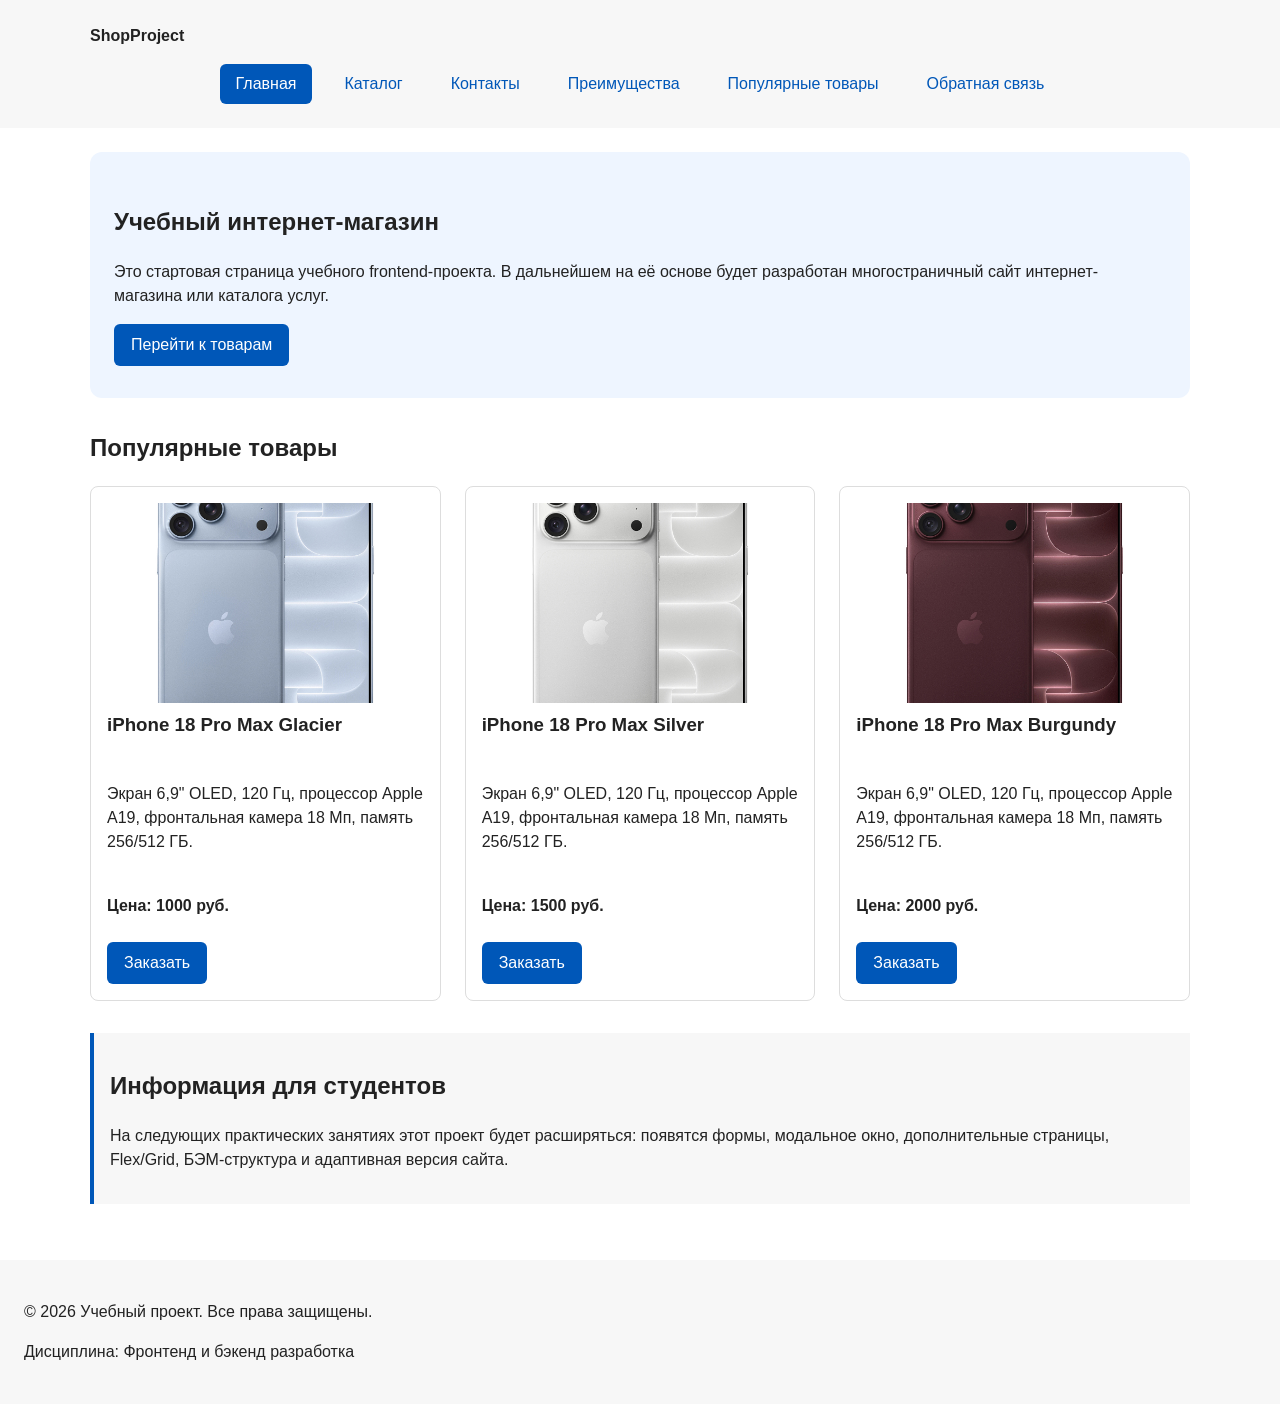
==== commit 12f0cc7a: "refactor: apply BEM naming to CSS classes" ====
--- a/index.html
+++ b/index.html
@@ -3,191 +3,198 @@
 <head>
   <meta charset="UTF-8">
   <meta name="viewport" content="width=device-width, initial-scale=1.0">
+  <meta name="description" content="Главная страница учебного интернет-магазина: популярные товары и форма заявки.">
   <title>Учебный интернет-магазин</title>
   <link rel="stylesheet" href="css/style.css">
   <script src="js/main.js" defer></script>
   <meta property="og:type" content="website">
-<meta property="og:title" content="Учебный интернет-магазин">
-<meta property="og:description" content="Учебный frontend-проект интернет-магазина.">
-<meta property="og:image" content="https://shrkch.github.io/kr1-html-css-shop/images/preview.jpg">
+  <meta property="og:title" content="Учебный интернет-магазин">
+  <meta property="og:description" content="Учебный frontend-проект интернет-магазина.">
+  <meta property="og:image" content="https://shrkch.github.io/kr1-html-css-shop/images/preview.jpg">
 </head>
-
 <body>
-<dialog class="order-dialog" id="order-dialog" aria-labelledby="order-dialog-title">
-  <h2 id="order-dialog-title">Оформление заявки</h2>
-
-  <form class="order-form" id="order-form" action="#" method="post" novalidate>
-    <input id="selected-product" name="selected-product" type="hidden">
-
-    <div class="form-field">
-      <label for="order-name">Имя</label>
-      <input
-        id="order-name"
-        name="name"
-        type="text"
-        placeholder="Введите ваше имя"
-        minlength="2"
-        autocomplete="given-name"
-        required
-      >
+  <header class="site-header">
+    <div class="site-header__inner">
+      <a class="site-header__logo" href="index.html">ShopProject</a>
+
+      <nav class="site-nav" aria-label="Основная навигация">
+        <ul class="site-nav__list">
+          <li class="site-nav__item"><a class="site-nav__link site-nav__link--active" href="index.html" aria-current="page">Главная</a></li>
+          <li class="site-nav__item"><a class="site-nav__link" href="catalog.html">Каталог</a></li>
+          <li class="site-nav__item"><a class="site-nav__link" href="contacts.html">Контакты</a></li>
+          <li class="site-nav__item"><a class="site-nav__link" href="index.html#advantages">Преимущества</a></li>
+          <li class="site-nav__item"><a class="site-nav__link" href="index.html#popular">Популярные товары</a></li>
+          <li class="site-nav__item"><a class="site-nav__link" href="index.html#contacts">Обратная связь</a></li>
+        </ul>
+      </nav>
     </div>
-
-    <div class="form-field">
-      <label for="order-email">E-mail</label>
-      <input
-        id="order-email"
-        name="email"
-        type="email"
-        placeholder="example@mail.ru"
-        autocomplete="email"
-        required
-      >
-    </div>
-
-    <div class="form-field">
-      <label for="order-phone">Телефон</label>
-      <input
-        id="order-phone"
-        name="phone"
-        type="tel"
-        inputmode="tel"
-        placeholder="+7 (900) 000-00-00"
-        pattern="^\+7 \(\d{3}\) \d{3}-\d{2}-\d{2}$"
-        required
-      >
-      <small>Формат: +7 (900) 000-00-00</small>
-    </div>
-
-    <div class="form-field">
-      <label for="order-date">Дата связи</label>
-      <input
-        id="order-date"
-        name="date"
-        type="date"
-      >
-    </div>
-
-    <div class="form-field">
-      <label for="order-topic">Тема заявки</label>
-      <select id="order-topic" name="topic" required>
-        <option value="">Выберите тему</option>
-        <option value="product">Заказ товара</option>
-        <option value="consultation">Консультация</option>
-        <option value="delivery">Доставка</option>
-      </select>
-    </div>
-
-    <div class="form-field">
-      <label for="order-comment">Комментарий</label>
-      <textarea
-        id="order-comment"
-        name="comment"
-        rows="4"
-        placeholder="Укажите дополнительную информацию"
-      ></textarea>
-    </div>
-
-    <div class="form-field form-field--checkbox">
-      <label>
-        <input
-          id="order-agreement"
-          name="agreement"
-          type="checkbox"
+  </header>
+
+  <main>
+    <p class="success-message" id="success-message" role="status" hidden>
+      Форма успешно отправлена!
+    </p>
+
+    <section class="hero">
+      <h1 class="hero__title">Учебный интернет-магазин</h1>
+      <p class="hero__text">
+        Это стартовая страница учебного frontend-проекта.
+        В дальнейшем на её основе будет разработан многостраничный сайт
+        интернет-магазина или каталога услуг.
+      </p>
+      <a class="button button--primary hero__button" href="#popular">Перейти к товарам</a>
+    </section>
+
+    <section class="section" id="popular">
+      <h2 class="section__title">Популярные товары</h2>
+
+      <div class="products-grid">
+        <article class="product-card">
+          <img class="product-card__image" src="images/product1.jpg" alt="Товар 1">
+          <h3 class="product-card__title">iPhone 18 Pro Max Glacier</h3>
+          <p class="product-card__description">Экран 6,9" OLED, 120 Гц, процессор Apple A19, фронтальная камера 18 Мп, память 256/512 ГБ.</p>
+          <p class="product-card__price">Цена: 1000 руб.</p>
+          <button class="button button--primary product-card__button" type="button" data-product="Товар 1">
+            Заказать
+          </button>
+        </article>
+
+        <article class="product-card">
+          <img class="product-card__image" src="images/product2.jpg" alt="Товар 2">
+          <h3 class="product-card__title">iPhone 18 Pro Max Silver</h3>
+          <p class="product-card__description">Экран 6,9" OLED, 120 Гц, процессор Apple A19, фронтальная камера 18 Мп, память 256/512 ГБ.</p>
+          <p class="product-card__price">Цена: 1500 руб.</p>
+          <button class="button button--primary product-card__button" type="button" data-product="Товар 2">
+            Заказать
+          </button>
+        </article>
+
+        <article class="product-card">
+          <img class="product-card__image" src="images/product3.jpg" alt="Товар 3">
+          <h3 class="product-card__title">iPhone 18 Pro Max Burgundy</h3>
+          <p class="product-card__description">Экран 6,9" OLED, 120 Гц, процессор Apple A19, фронтальная камера 18 Мп, память 256/512 ГБ.</p>
+          <p class="product-card__price">Цена: 2000 руб.</p>
+          <button class="button button--primary product-card__button" type="button" data-product="Товар 3">
+            Заказать
+          </button>
+        </article>
+      </div>
+    </section>
+
+    <aside class="info-note">
+      <h2 class="info-note__title">Информация для студентов</h2>
+      <p class="info-note__text">
+        На следующих практических занятиях этот проект будет расширяться:
+        появятся формы, модальное окно, дополнительные страницы, Flex/Grid,
+        БЭМ-структура и адаптивная версия сайта.
+      </p>
+    </aside>
+  </main>
+
+  <footer class="site-footer" id="contacts">
+    <p class="site-footer__text">&copy; 2026 Учебный проект. Все права защищены.</p>
+    <p class="site-footer__text">Дисциплина: Фронтенд и бэкенд разработка</p>
+  </footer>
+
+  <dialog class="order-dialog" id="order-dialog" aria-labelledby="order-dialog-title">
+    <h2 class="order-dialog__title" id="order-dialog-title">Оформление заявки</h2>
+
+    <form class="order-form" id="order-form" action="#" method="post" novalidate>
+      <input id="selected-product" name="selected-product" type="hidden">
+
+      <div class="order-form__field">
+        <label class="order-form__label" for="order-name">Имя</label>
+        <input
+          class="order-form__input"
+          id="order-name"
+          name="name"
+          type="text"
+          placeholder="Введите ваше имя"
+          minlength="2"
+          autocomplete="given-name"
           required
         >
-        Я согласен на обработку данных
-      </label>
-    </div>
-
-    <div class="form-actions">
-      <button type="button" id="close-order-dialog">Закрыть</button>
-      <button type="submit">Отправить заявку</button>
-    </div>
-  </form>
-</dialog>
-
-<p class="success-message" id="success-message" hidden>
-  Форма успешно отправлена!
-</p>
+      </div>
+
+      <div class="order-form__field">
+        <label class="order-form__label" for="order-email">E-mail</label>
+        <input
+          class="order-form__input"
+          id="order-email"
+          name="email"
+          type="email"
+          placeholder="example@mail.ru"
+          autocomplete="email"
+          required
+        >
+      </div>
+
+      <div class="order-form__field">
+        <label class="order-form__label" for="order-phone">Телефон</label>
+        <input
+          class="order-form__input"
+          id="order-phone"
+          name="phone"
+          type="tel"
+          inputmode="tel"
+          placeholder="+7 (900) 000-00-00"
+          pattern="^\+7 \(\d{3}\) \d{3}-\d{2}-\d{2}$"
+          aria-describedby="order-phone-hint"
+          required
+        >
+        <small class="order-form__hint" id="order-phone-hint">Формат: +7 (900) 000-00-00</small>
+      </div>
+
+      <div class="order-form__field">
+        <label class="order-form__label" for="order-date">Дата связи</label>
+        <input
+          class="order-form__input"
+          id="order-date"
+          name="date"
+          type="date"
+        >
+      </div>
+
+      <div class="order-form__field">
+        <label class="order-form__label" for="order-topic">Тема заявки</label>
+        <select class="order-form__select" id="order-topic" name="topic" required>
+          <option value="">Выберите тему</option>
+          <option value="product">Заказ товара</option>
+          <option value="consultation">Консультация</option>
+          <option value="delivery">Доставка</option>
+        </select>
+      </div>
+
+      <div class="order-form__field">
+        <label class="order-form__label" for="order-comment">Комментарий</label>
+        <textarea
+          class="order-form__textarea"
+          id="order-comment"
+          name="comment"
+          rows="4"
+          placeholder="Укажите дополнительную информацию"
+        ></textarea>
+      </div>
+
+      <div class="order-form__field order-form__field--checkbox">
+        <label class="order-form__checkbox-label">
+          <input
+            class="order-form__checkbox"
+            id="order-agreement"
+            name="agreement"
+            type="checkbox"
+            required
+          >
+          Я согласен на обработку данных
+        </label>
+      </div>
+
+      <div class="order-form__actions">
+        <button class="button button--secondary" type="button" id="close-order-dialog">Закрыть</button>
+        <button class="button button--primary" type="submit">Отправить заявку</button>
+      </div>
+    </form>
+  </dialog>
 
 </body>
-<header>
-  <div class="site-header">
-    <a class="site-logo" href="index.html">ShopProject</a>
-
-    <nav class="site-nav" aria-label="Основная навигация">
-  <ul class="site-nav__list">
-    <li><a href="index.html">Главная</a></li>
-    <li><a href="catalog.html">Каталог</a></li>
-    <li><a href="contacts.html">Контакты</a></li>
-    <li><a href="index.html#advantages">Преимущества</a></li>
-    <li><a href="index.html#popular">Популярные товары</a></li>
-    <li><a href="index.html#contacts">Обратная связь</a></li>
-  </ul>
-</nav>
-
-  </div>
-</header>
-<main>
-    <section class="hero">
-  <h1>Учебный интернет-магазин</h1>
-  <p>
-    Это стартовая страница учебного frontend-проекта.
-    В дальнейшем на её основе будет разработан многостраничный сайт
-    интернет-магазина или каталога услуг.
-  </p>
-  <a class="button" href="#popular">Перейти к товарам</a>
-</section>
-<section class="section" id="popular">
-  <h2>Популярные товары</h2>
-
-  <div class="products-grid">
-    <article class="product-card">
-      <img class="product-card__image" src="images/product1.jpg" alt="Товар 1">
-      <h3>iPhone 18 Pro Max Glacier</h3>
-      <p>Экран 6,9" OLED, 120 Гц, процессор Apple A19, фронтальная камера 18 Мп, память 256/512 ГБ.</p>
-      <p>Цена: 1000 руб.</p>
-      <button class="button product-card__button" type="button" data-product="Товар 1">
-        Заказать
-      </button>
-    </article>
-
-    <article class="product-card">
-      <img class="product-card__image" src="images/product2.jpg" alt="Товар 2">
-      <h3>iPhone 18 Pro Max Silver</h3>
-      <p>Экран 6,9" OLED, 120 Гц, процессор Apple A19, фронтальная камера 18 Мп, память 256/512 ГБ.</p>
-      <p>Цена: 1500 руб.</p>
-      <button class="button product-card__button" type="button" data-product="Товар 2">
-        Заказать
-      </button>
-    </article>
-
-    <article class="product-card">
-      <img class="product-card__image" src="images/product3.jpg" alt="Товар 3">
-      <h3>iPhone 18 Pro Max Burgundy</h3>
-      <p>Экран 6,9" OLED, 120 Гц, процессор Apple A19, фронтальная камера 18 Мп, память 256/512 ГБ.</p>
-      <p>Цена: 2000 руб.</p>
-      <button class="button product-card__button" type="button" data-product="Товар 3">
-        Заказать
-      </button>
-    </article>
-  </div>
-</section>
-
-<aside class="aside-info">
-  <h2>Информация для студентов</h2>
-  <p>
-    На следующих практических занятиях этот проект будет расширяться:
-    появятся формы, модальное окно, дополнительные страницы, Flex/Grid,
-    БЭМ-структура и адаптивная версия сайта.
-  </p>
-</aside>
-
-  <!-- Основное содержимое страницы -->
-</main>
-<footer id="contacts">
-  <p>&copy; 2026 Учебный проект. Все права защищены.</p>
-  <p>Дисциплина: Фронтенд и бэкенд разработка</p>
-</footer>
-
 </html>
--- a/css/style.css
+++ b/css/style.css
@@ -16,6 +16,7 @@
   --color-success: #168a2f;
   --color-success-bg: #eefaf0;
   --color-white: #ffffff;
+  --color-overlay: rgba(0, 0, 0, 0.5);
 
   /* Отступы */
   --space-xs: 4px;
@@ -33,25 +34,19 @@
   --container-width: 1100px;
 }
 
-/* 
-  Универсальное правило для всех элементов.
-  border-box делает расчёт размеров более понятным:
-  width включает content, padding и border.
-*/
+/* ===============================
+   2. Базовые стили
+   Здесь допустимы селекторы по тегам:
+   это общие настройки для всего сайта, а не компоненты.
+   =============================== */
+
+/* border-box: width включает content, padding и border */
 * {
   box-sizing: border-box;
 }
 
-/*
-  Убираем стандартный внешний отступ браузера у body.
-  Без этого вокруг страницы может появиться белая рамка.
-*/
-/* ===============================
-   2. Базовые стили
-   =============================== */
-
-* {
-  box-sizing: border-box;
+html {
+  scroll-behavior: smooth;
 }
 
 body {
@@ -62,34 +57,9 @@
   background-color: var(--color-bg);
 }
 
-/*
-  Задаём внутренние отступы для основных областей страницы.
-  Это делает содержимое визуально отделённым от краёв окна браузера.
-*/
-header,
-main,
-footer {
+main {
   padding: var(--space-lg);
 }
-
-/*
-  Оформляем шапку страницы.
-  Пока используется простой светло-серый фон.
-*/
-header {
-  background-color: var(--color-surface);
-}
-
-footer {
-  background-color: var(--color-surface);
-}
-/*
-  •	--color-surface используется для нейтральных фоновых блоков;
-•	если цвет фона нужно изменить, достаточно поменять переменную в :root.
-*/
-/* ===============================
-   3. Общие элементы интерфейса
-   =============================== */
 
 a {
   color: var(--color-primary);
@@ -104,23 +74,87 @@
   outline-offset: 3px;
 }
 
+/* Подсветка раздела, к которому перешли по якорной ссылке */
+:target {
+  outline: 2px dashed var(--color-primary);
+  outline-offset: 4px;
+}
+
+/* Подсветка ошибочных полей. Атрибут aria-invalid добавляет JavaScript */
+[aria-invalid="true"] {
+  border-color: var(--color-danger);
+}
+
+/* ===============================
+   3. Блок button — кнопка
+   =============================== */
+
+.button {
+  display: inline-block;
+  padding: var(--space-sm) var(--space-md);
+  border: 1px solid transparent;
+  border-radius: var(--radius-sm);
+  font: inherit;
+  text-decoration: none;
+  cursor: pointer;
+}
+
+.button--primary {
+  color: var(--color-white);
+  background-color: var(--color-primary);
+}
+
+.button--primary:hover {
+  color: var(--color-white);
+  background-color: var(--color-primary-dark);
+}
+
+.button--secondary {
+  color: var(--color-primary);
+  background-color: transparent;
+  border-color: var(--color-primary);
+}
+
+.button--secondary:hover {
+  color: var(--color-white);
+  background-color: var(--color-primary);
+}
+
+.button:focus-visible {
+  outline: 2px solid var(--color-primary);
+  outline-offset: 3px;
+}
+
+.button:disabled,
+.button--disabled {
+  opacity: 0.6;
+  cursor: not-allowed;
+}
+
+/* ===============================
+   4. Блок site-header — шапка сайта
+   =============================== */
+
 .site-header {
-  max-width: 1100px;
+  padding: var(--space-lg);
+  background-color: var(--color-surface);
+}
+
+.site-header__inner {
+  max-width: var(--container-width);
   margin: 0 auto;
 }
 
-/*
-  Оформляем текстовый логотип.
-*/
-.site-logo {
-  font-weight: bold;
+.site-header__logo {
+  font-weight: 700;
+  color: var(--color-text);
   text-decoration: none;
-  color: #222222;
-}
-
-/*
-  Убираем стандартные отступы и маркеры списка навигации.
-*/
+}
+
+/* ===============================
+   5. Блок site-nav — основная навигация
+   =============================== */
+
 .site-nav__list {
   display: flex;
   flex-wrap: wrap;
@@ -131,7 +165,8 @@
   margin: var(--space-md) 0 0;
   list-style: none;
 }
-.site-nav__list a {
+
+.site-nav__link {
   display: inline-block;
   padding: var(--space-sm) var(--space-md);
   color: var(--color-primary);
@@ -139,18 +174,44 @@
   border-radius: var(--radius-sm);
 }
 
-.site-nav__list a:hover {
+.site-nav__link:hover {
   color: var(--color-white);
   background-color: var(--color-primary);
 }
 
-
-/*
-  Hero-блок — первый крупный блок страницы.
-  Он визуально отделяется от остальных разделов фоном и отступами.
-*/
-/* ===============================
-   4. Компоненты страницы
+.site-nav__link:focus-visible {
+  outline: 2px solid var(--color-primary);
+  outline-offset: 3px;
+}
+
+/* Модификатор: пункт меню текущей страницы */
+.site-nav__link--active {
+  color: var(--color-white);
+  background-color: var(--color-primary);
+}
+
+/* ===============================
+   6. Блок breadcrumbs — хлебные крошки
+   =============================== */
+
+.breadcrumbs {
+  max-width: var(--container-width);
+  margin: 0 auto var(--space-md);
+  font-size: 14px;
+  color: var(--color-muted);
+}
+
+.breadcrumbs__link {
+  color: var(--color-primary);
+}
+
+.breadcrumbs__current::before {
+  content: " / ";
+  color: var(--color-muted);
+}
+
+/* ===============================
+   7. Блоки hero и section — разделы страницы
    =============================== */
 
 .hero {
@@ -166,75 +227,80 @@
   margin: 0 auto var(--space-xl);
 }
 
-.section h2 {
+.section__title {
   margin-top: 0;
 }
 
-/*
-  Карточка товара — самостоятельный блок.
-  На следующих занятиях карточки будут доработаны и выстроены в сетку.
-*/
+/* ===============================
+   8. Блок products-grid — сетка товаров
+   Отвечает только за расположение карточек.
+   =============================== */
+
+.products-grid {
+  display: grid;
+  grid-template-columns: repeat(3, 1fr);
+  gap: var(--space-lg);
+}
+
+/* ===============================
+   9. Блок product-card — карточка товара
+   =============================== */
+
 .product-card {
   display: flex;
   flex-direction: column;
   gap: var(--space-sm);
-  margin-bottom: 0;
   padding: var(--space-md);
   border: 1px solid var(--color-border);
   border-radius: var(--radius-md);
   background-color: var(--color-bg);
 }
 
-.product-card .button {
+.product-card:hover {
+  border-color: var(--color-primary);
+}
+
+/* Модификаторы карточки */
+.product-card--featured {
+  border-color: var(--color-primary);
+}
+
+.product-card--discount {
+  border-color: var(--color-danger);
+}
+
+.product-card__image {
+  display: block;
+  width: 100%;
+  height: 200px;
+  object-fit: cover;
+  border-radius: var(--radius-sm);
+}
+
+.product-card__title {
+  margin-top: 0;
+}
+
+.product-card__price {
+  font-weight: 700;
+}
+
+.product-card--discount .product-card__price {
+  color: var(--color-danger);
+}
+
+/* Кнопка/ссылка прижимается к низу карточки */
+.product-card__button,
+.product-card__link {
   margin-top: auto;
   align-self: flex-start;
 }
 
-
-.product-card h3 {
-  margin-top: 0;
-}
-
-/*
-  Пока это обычная ссылка, но визуально она оформляется как кнопка.
-*/
-.button {
-  display: inline-block;
-  padding: var(--space-sm) var(--space-md);
-  color: var(--color-white);
-  background-color: var(--color-primary);
-  text-decoration: none;
-  border: none;
-  border-radius: var(--radius-sm);
-  cursor: pointer;
-}
-
-.button:hover {
-  background-color: var(--color-primary-dark);
-}
-
-.button:focus-visible {
-  outline: 2px solid var(--color-primary);
-  outline-offset: 3px;
-}
-
-.button:disabled {
-  opacity: 0.6;
-  cursor: not-allowed;
-}
-
-
-/*
-  Простое состояние наведения для кнопки.
-*/
-.button:hover {
-  background-color: #003f86;
-}
-
-/*
-  Дополнительный информационный блок.
-*/
-.aside-info {
+/* ===============================
+   10. Блок info-note — информационный блок
+   =============================== */
+
+.info-note {
   max-width: var(--container-width);
   margin: 0 auto var(--space-xl);
   padding: var(--space-md);
@@ -242,12 +308,77 @@
   background-color: var(--color-surface);
 }
 
-/*
-  Модальное окно.
-  Элемент dialog сам умеет открываться поверх страницы.
-*/
-/* ===============================
-   5. Форма и модальное окно
+/* ===============================
+   11. Блок contacts-list — список контактов
+   =============================== */
+
+.contacts-list {
+  margin: var(--space-md) 0;
+}
+
+/* ===============================
+   12. Блок catalog-layout — макет страницы каталога
+   =============================== */
+
+.catalog-layout {
+  display: grid;
+  grid-template-columns: 260px 1fr;
+  grid-template-areas: "filters products";
+  gap: var(--space-lg);
+  max-width: var(--container-width);
+  margin: 0 auto var(--space-xl);
+}
+
+.catalog-layout__filters {
+  grid-area: filters;
+}
+
+.catalog-layout__products {
+  grid-area: products;
+}
+
+/* ===============================
+   13. Блоки catalog-filters и filters-form — фильтры каталога
+   =============================== */
+
+.catalog-filters {
+  padding: var(--space-md);
+  border: 1px solid var(--color-border);
+  border-radius: var(--radius-md);
+  background-color: var(--color-surface);
+}
+
+.filters-form {
+  display: grid;
+  gap: var(--space-md);
+}
+
+.filters-form__group {
+  margin: 0;
+  padding: var(--space-md);
+  border: 1px solid var(--color-border);
+  border-radius: var(--radius-sm);
+}
+
+.filters-form__legend {
+  font-weight: 700;
+}
+
+.filters-form__label {
+  display: block;
+  margin-bottom: var(--space-sm);
+}
+
+.filters-form__input {
+  width: 100%;
+  padding: var(--space-sm) 10px;
+  border: 1px solid var(--color-border);
+  border-radius: var(--radius-sm);
+  font: inherit;
+}
+
+/* ===============================
+   14. Блок order-dialog — модальное окно
    =============================== */
 
 .order-dialog {
@@ -258,21 +389,29 @@
 }
 
 .order-dialog::backdrop {
-  background-color: rgba(0, 0, 0, 0.5);
-}
-
-.form-field {
+  background-color: var(--color-overlay);
+}
+
+.order-dialog__title {
+  margin-top: 0;
+}
+
+/* ===============================
+   15. Блок order-form — форма заявки
+   =============================== */
+
+.order-form__field {
   margin-bottom: var(--space-md);
 }
 
-.form-field label {
+.order-form__label {
   display: block;
   margin-bottom: var(--space-xs);
 }
 
-.form-field input,
-.form-field select,
-.form-field textarea {
+.order-form__input,
+.order-form__select,
+.order-form__textarea {
   width: 100%;
   padding: 10px 12px;
   border: 1px solid var(--color-border);
@@ -280,53 +419,43 @@
   font: inherit;
 }
 
-.form-field input[type="checkbox"] {
-  width: auto;
-}
-
-.form-field small {
+.order-form__input:hover,
+.order-form__select:hover,
+.order-form__textarea:hover {
+  border-color: var(--color-primary);
+}
+
+.order-form__input:focus-visible,
+.order-form__select:focus-visible,
+.order-form__textarea:focus-visible,
+.order-form__checkbox:focus-visible {
+  outline: 2px solid var(--color-primary);
+  outline-offset: 3px;
+}
+
+.order-form__hint {
   display: block;
   margin-top: var(--space-xs);
   color: var(--color-muted);
 }
-.form-field input:hover,
-.form-field select:hover,
-.form-field textarea:hover {
-  border-color: var(--color-primary);
-}
-
-.form-field input:focus-visible,
-.form-field select:focus-visible,
-.form-field textarea:focus-visible,
-.form-actions button:focus-visible {
-  outline: 2px solid var(--color-primary);
-  outline-offset: 3px;
-}
-
-[aria-invalid="true"] {
-  border-color: var(--color-danger);
-}
-
-/*
-  Подсветка ошибочных полей.
-  Атрибут aria-invalid будет добавляться через JavaScript.
-*/
-[aria-invalid="true"] {
-  border-color: #b00020;
-}
-
-/*
-  Кнопки формы.
-*/
-.form-actions {
+
+.order-form__checkbox-label {
   display: flex;
-  gap: 12px;
-  margin-top: 20px;
-}
-
-/*
-  Сообщение об успешной отправке.
-*/
+  align-items: center;
+  gap: var(--space-sm);
+  cursor: pointer;
+}
+
+.order-form__actions {
+  display: flex;
+  gap: var(--space-md);
+  margin-top: var(--space-lg);
+}
+
+/* ===============================
+   16. Блок success-message — сообщение об отправке
+   =============================== */
+
 .success-message {
   max-width: var(--container-width);
   margin: var(--space-lg) auto;
@@ -336,103 +465,10 @@
 }
 
 /* ===============================
-   1. Переменные проекта
-   =============================== */
-
-/* ===============================
-   2. Базовые стили
-   =============================== */
-
-/* ===============================
-   3. Общие элементы интерфейса
-   =============================== */
-
-/* ===============================
-   4. Компоненты страницы
-   =============================== */
-
-/* ===============================
-   5. Форма и модальное окно
-   =============================== */
-.breadcrumbs {
-  max-width: var(--container-width);
-  margin: 0 auto var(--space-md);
-  font-size: 14px;
-  color: var(--color-muted);
-}
-
-.breadcrumbs a {
-  color: var(--color-primary);
-}
-
-.breadcrumbs span::before {
-  content: " / ";
-  color: var(--color-muted);
-}
-html {
-  scroll-behavior: smooth;
-}
-:target {
-  outline: 2px dashed var(--color-primary);
-  outline-offset: 4px;
-}
-.products-grid {
-  display: grid;
-  grid-template-columns: repeat(3, 1fr);
-  gap: var(--space-lg);
-}
-.catalog-layout {
-  max-width: var(--container-width);
-  margin: 0 auto var(--space-xl);
-  display: grid;
-  grid-template-columns: 260px 1fr;
-  grid-template-areas: "filters products";
-  gap: var(--space-lg);
-}
-
-.catalog-filters {
-  grid-area: filters;
-  padding: var(--space-md);
-  border: 1px solid var(--color-border);
-  border-radius: var(--radius-md);
+   17. Блок site-footer — подвал сайта
+   =============================== */
+
+.site-footer {
+  padding: var(--space-lg);
   background-color: var(--color-surface);
 }
-
-.catalog-products {
-  grid-area: products;
-}
-.filters-form {
-  display: grid;
-  gap: var(--space-md);
-}
-
-.filters-form fieldset {
-  margin: 0;
-  padding: var(--space-md);
-  border: 1px solid var(--color-border);
-  border-radius: var(--radius-sm);
-}
-
-.filters-form legend {
-  font-weight: 700;
-}
-
-.filters-form label {
-  display: block;
-  margin-bottom: var(--space-sm);
-}
-
-.filters-form input[type="number"] {
-  width: 100%;
-  padding: 8px 10px;
-  border: 1px solid var(--color-border);
-  border-radius: var(--radius-sm);
-  font: inherit;
-}
-.product-card__image {
-  display: block;
-  width: 100%;
-  height: 200px;
-  object-fit: cover;
-  border-radius: var(--radius-sm);
-}
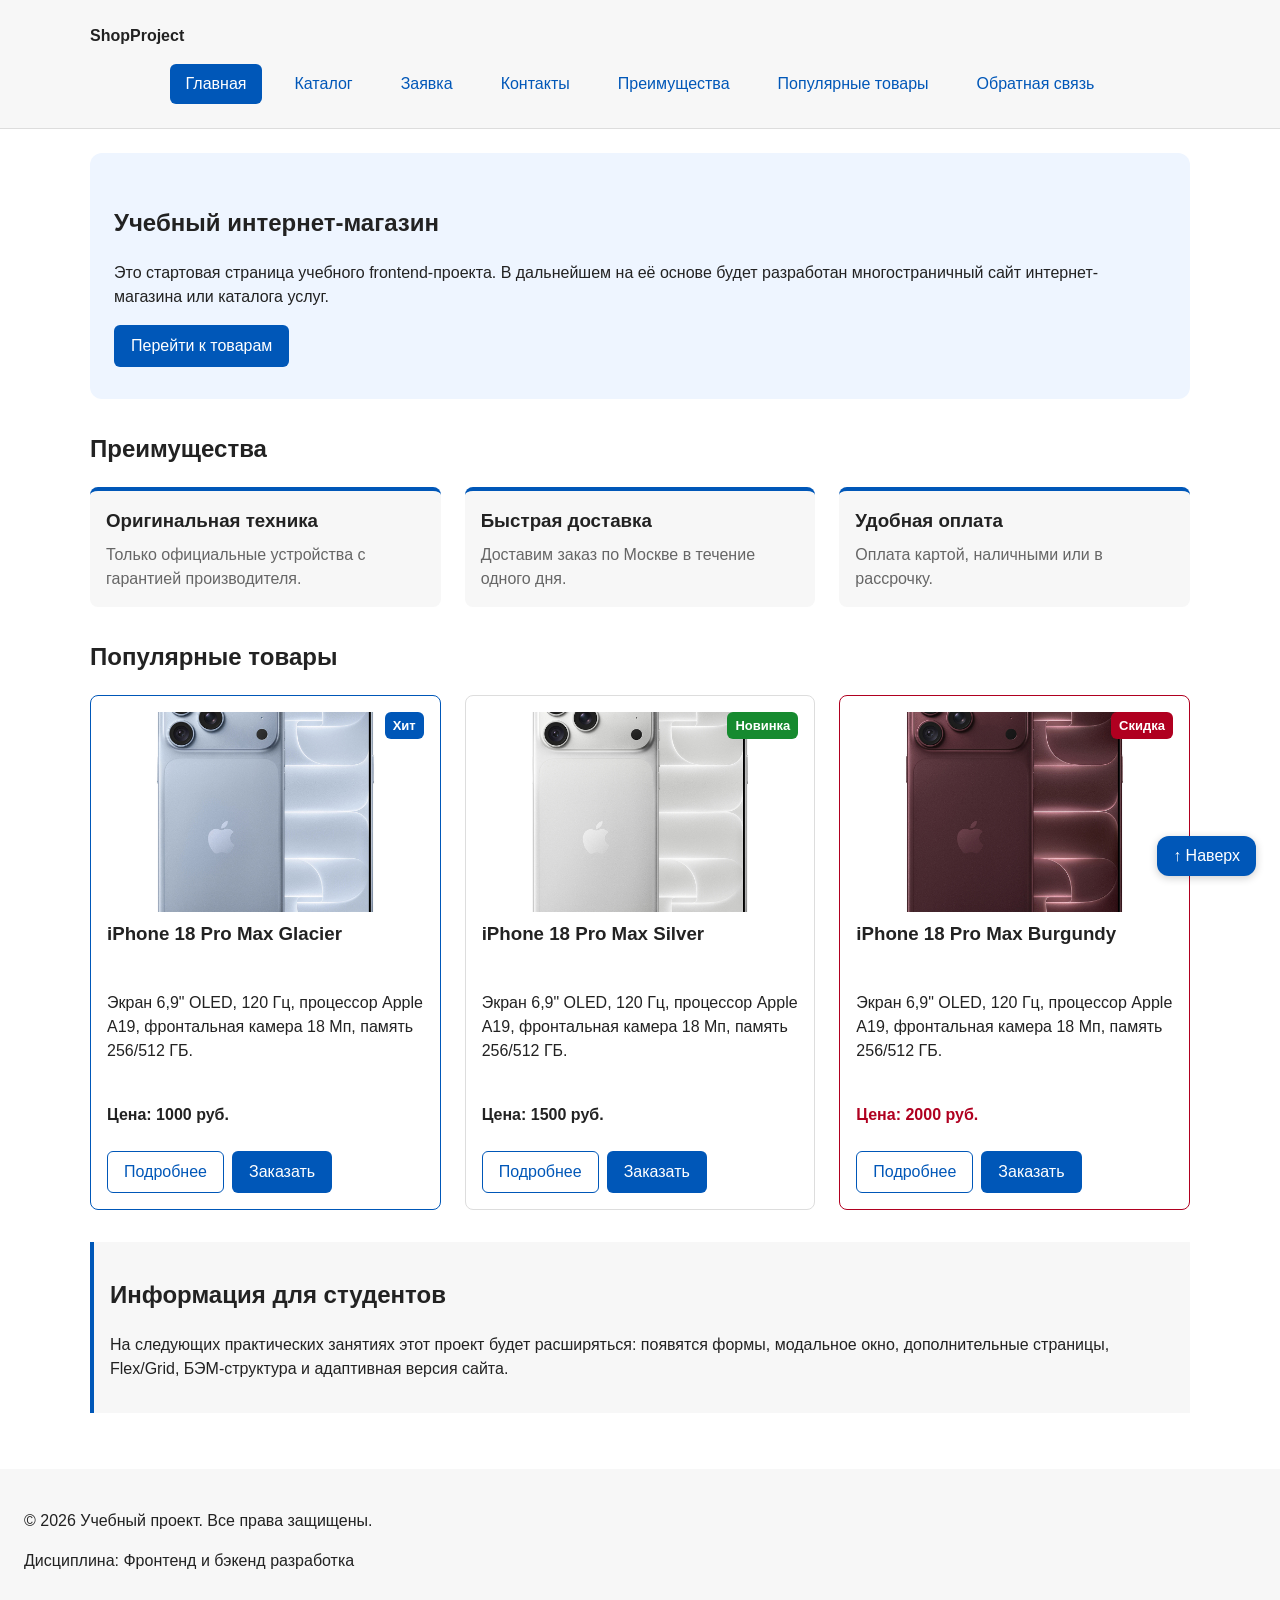
==== commit 05132cff: "fix: prepare HTML CSS project for submission" ====
--- a/index.html
+++ b/index.html
@@ -13,7 +13,7 @@
   <meta property="og:image" content="https://shrkch.github.io/kr1-html-css-shop/images/preview.jpg">
 </head>
 <body>
-  <header class="site-header">
+  <header class="site-header" id="top">
     <div class="site-header__inner">
       <a class="site-header__logo" href="index.html">ShopProject</a>
 
@@ -21,6 +21,7 @@
         <ul class="site-nav__list">
           <li class="site-nav__item"><a class="site-nav__link site-nav__link--active" href="index.html" aria-current="page">Главная</a></li>
           <li class="site-nav__item"><a class="site-nav__link" href="catalog.html">Каталог</a></li>
+          <li class="site-nav__item"><a class="site-nav__link" href="order.html">Заявка</a></li>
           <li class="site-nav__item"><a class="site-nav__link" href="contacts.html">Контакты</a></li>
           <li class="site-nav__item"><a class="site-nav__link" href="index.html#advantages">Преимущества</a></li>
           <li class="site-nav__item"><a class="site-nav__link" href="index.html#popular">Популярные товары</a></li>
@@ -45,38 +46,69 @@
       <a class="button button--primary hero__button" href="#popular">Перейти к товарам</a>
     </section>
 
+    <section class="section" id="advantages">
+      <h2 class="section__title">Преимущества</h2>
+
+      <ul class="advantages">
+        <li class="advantages__item">
+          <h3 class="advantages__title">Оригинальная техника</h3>
+          <p class="advantages__text">Только официальные устройства с гарантией производителя.</p>
+        </li>
+        <li class="advantages__item">
+          <h3 class="advantages__title">Быстрая доставка</h3>
+          <p class="advantages__text">Доставим заказ по Москве в течение одного дня.</p>
+        </li>
+        <li class="advantages__item">
+          <h3 class="advantages__title">Удобная оплата</h3>
+          <p class="advantages__text">Оплата картой, наличными или в рассрочку.</p>
+        </li>
+      </ul>
+    </section>
+
     <section class="section" id="popular">
       <h2 class="section__title">Популярные товары</h2>
 
       <div class="products-grid">
-        <article class="product-card">
-          <img class="product-card__image" src="images/product1.jpg" alt="Товар 1">
+        <article class="product-card product-card--featured">
+          <span class="product-card__badge">Хит</span>
+          <img class="product-card__image" src="images/product1.jpg" alt="iPhone 18 Pro Max Glacier">
           <h3 class="product-card__title">iPhone 18 Pro Max Glacier</h3>
           <p class="product-card__description">Экран 6,9" OLED, 120 Гц, процессор Apple A19, фронтальная камера 18 Мп, память 256/512 ГБ.</p>
           <p class="product-card__price">Цена: 1000 руб.</p>
-          <button class="button button--primary product-card__button" type="button" data-product="Товар 1">
-            Заказать
-          </button>
+          <div class="product-card__actions">
+            <a class="button button--secondary" href="product.html">Подробнее</a>
+            <button class="button button--primary product-card__button" type="button" data-product="iPhone 18 Pro Max Glacier">
+              Заказать
+            </button>
+          </div>
         </article>
 
         <article class="product-card">
-          <img class="product-card__image" src="images/product2.jpg" alt="Товар 2">
+          <span class="product-card__badge product-card__badge--new">Новинка</span>
+          <img class="product-card__image" src="images/product2.jpg" alt="iPhone 18 Pro Max Silver">
           <h3 class="product-card__title">iPhone 18 Pro Max Silver</h3>
           <p class="product-card__description">Экран 6,9" OLED, 120 Гц, процессор Apple A19, фронтальная камера 18 Мп, память 256/512 ГБ.</p>
           <p class="product-card__price">Цена: 1500 руб.</p>
-          <button class="button button--primary product-card__button" type="button" data-product="Товар 2">
-            Заказать
-          </button>
+          <div class="product-card__actions">
+            <a class="button button--secondary" href="product.html">Подробнее</a>
+            <button class="button button--primary product-card__button" type="button" data-product="iPhone 18 Pro Max Silver">
+              Заказать
+            </button>
+          </div>
         </article>
 
-        <article class="product-card">
-          <img class="product-card__image" src="images/product3.jpg" alt="Товар 3">
+        <article class="product-card product-card--discount">
+          <span class="product-card__badge">Скидка</span>
+          <img class="product-card__image" src="images/product3.jpg" alt="iPhone 18 Pro Max Burgundy">
           <h3 class="product-card__title">iPhone 18 Pro Max Burgundy</h3>
           <p class="product-card__description">Экран 6,9" OLED, 120 Гц, процессор Apple A19, фронтальная камера 18 Мп, память 256/512 ГБ.</p>
           <p class="product-card__price">Цена: 2000 руб.</p>
-          <button class="button button--primary product-card__button" type="button" data-product="Товар 3">
-            Заказать
-          </button>
+          <div class="product-card__actions">
+            <a class="button button--secondary" href="product.html">Подробнее</a>
+            <button class="button button--primary product-card__button" type="button" data-product="iPhone 18 Pro Max Burgundy">
+              Заказать
+            </button>
+          </div>
         </article>
       </div>
     </section>
@@ -95,6 +127,8 @@
     <p class="site-footer__text">&copy; 2026 Учебный проект. Все права защищены.</p>
     <p class="site-footer__text">Дисциплина: Фронтенд и бэкенд разработка</p>
   </footer>
+
+  <a class="to-top" href="#top" aria-label="Наверх">↑ Наверх</a>
 
   <dialog class="order-dialog" id="order-dialog" aria-labelledby="order-dialog-title">
     <h2 class="order-dialog__title" id="order-dialog-title">Оформление заявки</h2>
--- a/css/style.css
+++ b/css/style.css
@@ -32,6 +32,11 @@
 
   /* Размеры */
   --container-width: 1100px;
+  --header-offset: 120px; /* высота липкой шапки + запас */
+
+  /* Слои (z-index) */
+  --z-header: 10;
+  --z-to-top: 20;
 }
 
 /* ===============================
@@ -80,6 +85,11 @@
   outline-offset: 4px;
 }
 
+/* Чтобы липкая шапка не закрывала раздел после перехода по якорю */
+[id] {
+  scroll-margin-top: var(--header-offset);
+}
+
 /* Подсветка ошибочных полей. Атрибут aria-invalid добавляет JavaScript */
 [aria-invalid="true"] {
   border-color: var(--color-danger);
@@ -135,9 +145,19 @@
    4. Блок site-header — шапка сайта
    =============================== */
 
+/* sticky: шапка «прилипает» к верху окна при прокрутке */
 .site-header {
+  position: sticky;
+  top: 0;
+  z-index: var(--z-header);
   padding: var(--space-lg);
   background-color: var(--color-surface);
+  border-bottom: 1px solid var(--color-border);
+}
+
+/* Шапка — цель ссылки «Наверх», рамка ей не нужна */
+.site-header:target {
+  outline: none;
 }
 
 .site-header__inner {
@@ -210,6 +230,10 @@
   color: var(--color-muted);
 }
 
+.breadcrumbs__separator {
+  color: var(--color-muted);
+}
+
 /* ===============================
    7. Блоки hero и section — разделы страницы
    =============================== */
@@ -232,6 +256,35 @@
 }
 
 /* ===============================
+   7.1. Блок advantages — преимущества магазина
+   =============================== */
+
+.advantages {
+  display: grid;
+  grid-template-columns: repeat(3, 1fr);
+  gap: var(--space-lg);
+  margin: 0;
+  padding: 0;
+  list-style: none;
+}
+
+.advantages__item {
+  padding: var(--space-md);
+  border-top: 4px solid var(--color-primary);
+  border-radius: var(--radius-md);
+  background-color: var(--color-surface);
+}
+
+.advantages__title {
+  margin: 0 0 var(--space-sm);
+}
+
+.advantages__text {
+  margin: 0;
+  color: var(--color-muted);
+}
+
+/* ===============================
    8. Блок products-grid — сетка товаров
    Отвечает только за расположение карточек.
    =============================== */
@@ -246,7 +299,9 @@
    9. Блок product-card — карточка товара
    =============================== */
 
+/* relative: карточка — точка отсчёта для бейджа */
 .product-card {
+  position: relative;
   display: flex;
   flex-direction: column;
   gap: var(--space-sm);
@@ -289,11 +344,121 @@
   color: var(--color-danger);
 }
 
-/* Кнопка/ссылка прижимается к низу карточки */
-.product-card__button,
+/* absolute: бейдж в правом верхнем углу карточки */
+.product-card__badge {
+  position: absolute;
+  top: var(--space-md);
+  right: var(--space-md);
+  padding: var(--space-xs) var(--space-sm);
+  font-size: 13px;
+  font-weight: 700;
+  color: var(--color-white);
+  background-color: var(--color-primary);
+  border-radius: var(--radius-sm);
+}
+
+.product-card__badge--new {
+  background-color: var(--color-success);
+}
+
+.product-card--discount .product-card__badge {
+  background-color: var(--color-danger);
+}
+
+/* Кнопки/ссылка прижимаются к низу карточки */
+.product-card__actions {
+  display: flex;
+  flex-wrap: wrap;
+  gap: var(--space-sm);
+  margin-top: auto;
+}
+
 .product-card__link {
   margin-top: auto;
   align-self: flex-start;
+}
+
+/* ===============================
+   9.1. Блок product — страница товара
+   =============================== */
+
+.product {
+  display: grid;
+  grid-template-columns: 1fr 1fr;
+  gap: var(--space-xl);
+  max-width: var(--container-width);
+  margin: 0 auto var(--space-xl);
+}
+
+.product__gallery {
+  position: relative;
+}
+
+.product__badge {
+  position: absolute;
+  top: var(--space-md);
+  left: var(--space-md);
+  padding: var(--space-xs) var(--space-sm);
+  font-weight: 700;
+  color: var(--color-white);
+  background-color: var(--color-primary);
+  border-radius: var(--radius-sm);
+}
+
+.product__image {
+  display: block;
+  width: 100%;
+  height: 420px;
+  object-fit: cover;
+  border-radius: var(--radius-lg);
+}
+
+.product__title {
+  margin-top: 0;
+}
+
+.product__description {
+  color: var(--color-muted);
+}
+
+.product__price {
+  font-size: 24px;
+  font-weight: 700;
+}
+
+.product__stock {
+  color: var(--color-success);
+}
+
+/* ===============================
+   9.2. Блок product-table — таблица характеристик
+   =============================== */
+
+.product-table {
+  width: 100%;
+  border-collapse: collapse;
+}
+
+.product-table__caption {
+  margin-bottom: var(--space-sm);
+  font-size: 20px;
+  font-weight: 700;
+  text-align: left;
+}
+
+.product-table__head,
+.product-table__cell {
+  padding: var(--space-sm) var(--space-md);
+  border: 1px solid var(--color-border);
+  text-align: left;
+}
+
+.product-table__head {
+  background-color: var(--color-surface-accent);
+}
+
+.product-table__row:nth-child(even) {
+  background-color: var(--color-surface);
 }
 
 /* ===============================
@@ -329,8 +494,12 @@
   margin: 0 auto var(--space-xl);
 }
 
+/* sticky: фильтр остаётся на экране при прокрутке списка товаров */
 .catalog-layout__filters {
   grid-area: filters;
+  position: sticky;
+  top: var(--header-offset);
+  align-self: start;
 }
 
 .catalog-layout__products {
@@ -452,6 +621,14 @@
   margin-top: var(--space-lg);
 }
 
+/* Форма на отдельной странице order.html */
+.order-page__form {
+  max-width: 560px;
+  padding: var(--space-lg);
+  border: 1px solid var(--color-border);
+  border-radius: var(--radius-lg);
+}
+
 /* ===============================
    16. Блок success-message — сообщение об отправке
    =============================== */
@@ -472,3 +649,31 @@
   padding: var(--space-lg);
   background-color: var(--color-surface);
 }
+
+/* ===============================
+   18. Блок to-top — кнопка «Наверх»
+   fixed: кнопка закреплена в углу окна и не прокручивается
+   =============================== */
+
+.to-top {
+  position: fixed;
+  right: var(--space-lg);
+  bottom: var(--space-lg);
+  z-index: var(--z-to-top);
+  padding: var(--space-sm) var(--space-md);
+  color: var(--color-white);
+  text-decoration: none;
+  background-color: var(--color-primary);
+  border-radius: var(--radius-lg);
+  box-shadow: 0 2px 8px rgba(0, 0, 0, 0.2);
+}
+
+.to-top:hover {
+  color: var(--color-white);
+  background-color: var(--color-primary-dark);
+}
+
+.to-top:focus-visible {
+  outline: 2px solid var(--color-primary);
+  outline-offset: 3px;
+}
